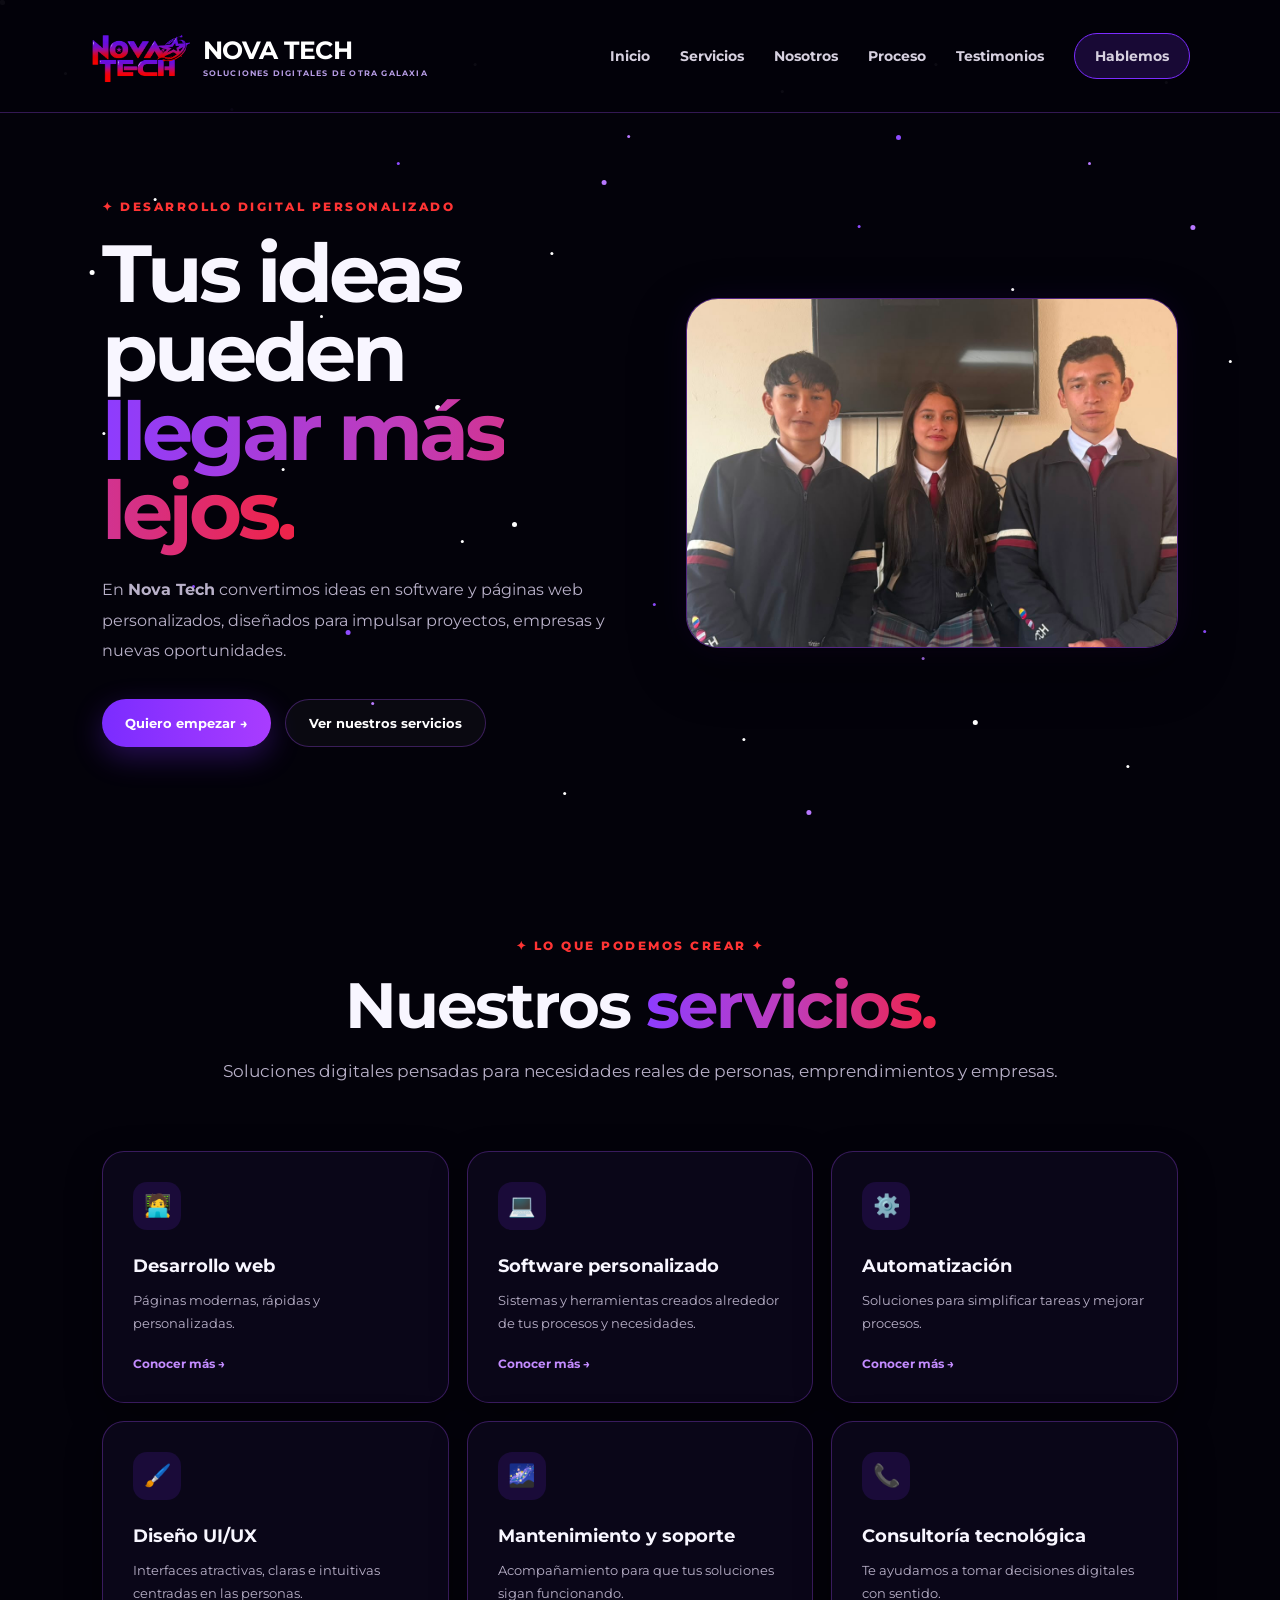
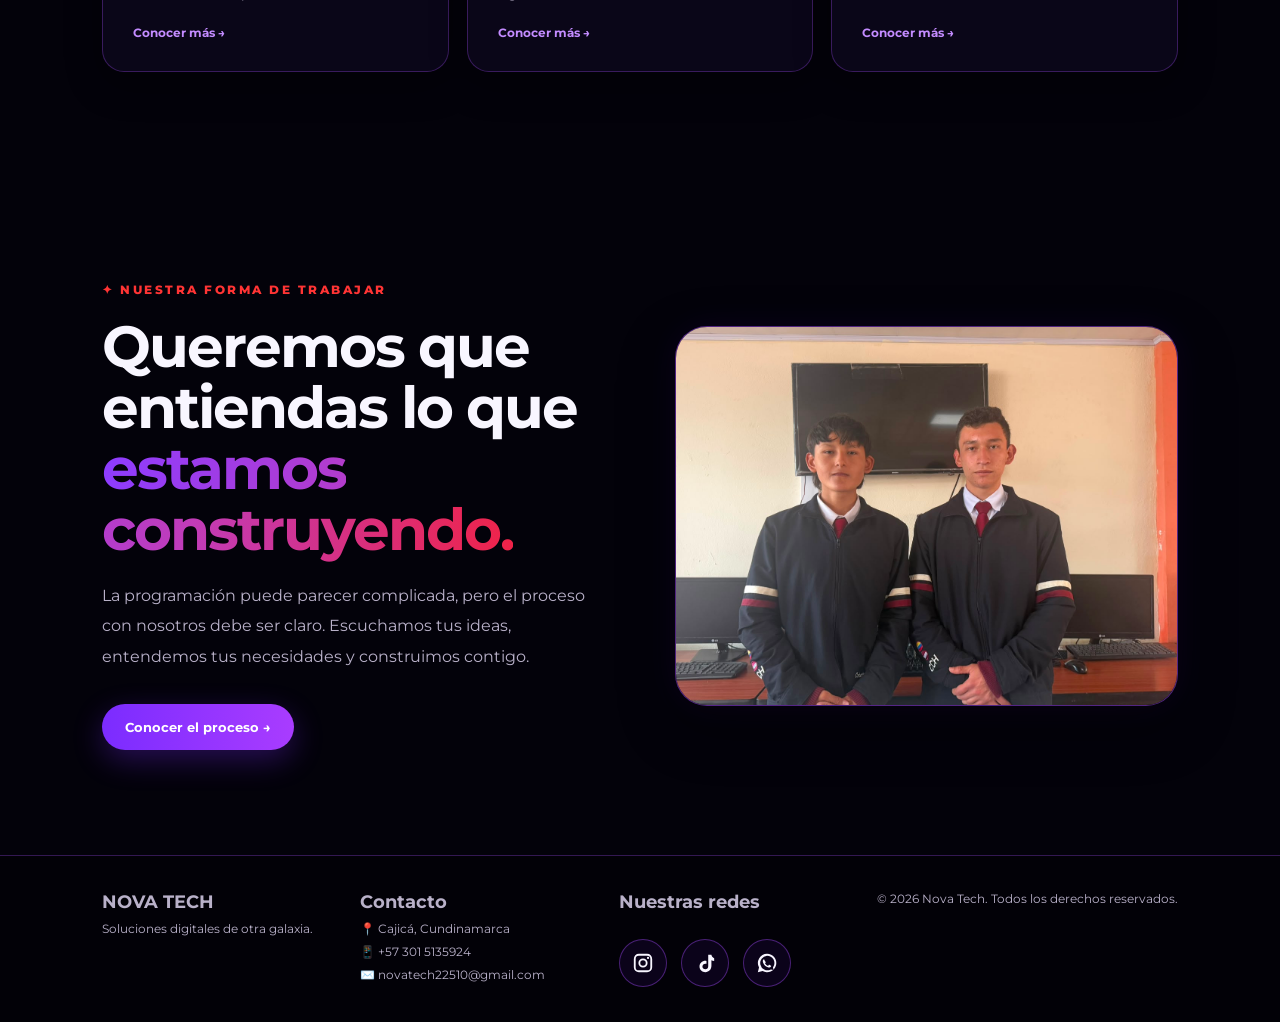
==== index.html @ d08494a8 "Primera versión de mi página web" ====
<!DOCTYPE html>
<html lang="es">
<head>
<meta charset="UTF-8">
<meta name="viewport" content="width=device-width,initial-scale=1.0">
<title>Inicio | Nova Tech</title>
<link rel="stylesheet" href="style.css">
</head>
<body>

 <div class="stars"></div>

<nav class="nav">
  <a class="brand" href="index.html">
    <img src="img/logo sin fondo.png" alt="Nova Tech" class="logo-img">
    <span><strong>NOVA TECH</strong><small>SOLUCIONES DIGITALES DE OTRA GALAXIA</small></span>
  </a>
  <div class="navlinks">
    <a href="index.html">Inicio</a>
    <a href="servicios.html">Servicios</a>
    <a href="nosotros.html">Nosotros</a>
    <a href="proceso.html">Proceso</a>
    <a href="testimonios.html">Testimonios</a>
    <a class="contact" href="contacto.html">Hablemos</a>
  </div>
</nav>


<div class="hero">
  <div class="hero-content">
    <div class="eyebrow">✦ DESARROLLO DIGITAL PERSONALIZADO</div>
    <h1>Tus ideas pueden<br><span class="gradient">llegar más lejos.</span></h1>
    <p class="lead">En <b>Nova Tech</b> convertimos ideas en software y páginas web personalizados, diseñados para impulsar proyectos, empresas y nuevas oportunidades.</p>
    <div class="actions">
      <a class="btn primary" href="contacto.html">Quiero empezar →</a>
      <a class="btn secondary" href="servicios.html">Ver nuestros servicios</a>
    </div>
  </div>
  <div class="hero-image-wrap">
    <div class="hero-image-space">
        <img src="img/novatech1.jpeg">
    </div>
</div>
</div>

<section>
  <div class="section-head">
    <div class="eyebrow">✦ LO QUE PODEMOS CREAR ✦</div>
    <h2>Nuestros <span class="gradient">servicios.</span></h2>
    <p>Soluciones digitales pensadas para necesidades reales de personas, emprendimientos y empresas.</p>
  </div>
  <div class="cards">
    <article class="card"><div class="icon">🧑‍💻</div><h3>Desarrollo web</h3><p>Páginas modernas, rápidas y personalizadas.</p><a href="servicios.html">Conocer más →</a></article>
    <article class="card"><div class="icon">💻</div><h3>Software personalizado</h3><p>Sistemas y herramientas creados alrededor de tus procesos y necesidades.</p><a href="servicios.html">Conocer más →</a></article>
    <article class="card"><div class="icon">⚙️</div><h3>Automatización</h3><p>Soluciones para simplificar tareas y mejorar procesos.</p><a href="servicios.html">Conocer más →</a></article>
    <article class="card"><div class="icon">🖌️</div><h3>Diseño UI/UX</h3><p>Interfaces atractivas, claras e intuitivas centradas en las personas.</p><a href="servicios.html">Conocer más →</a></article>
    <article class="card"><div class="icon">🌌</div><h3>Mantenimiento y soporte</h3><p>Acompañamiento para que tus soluciones sigan funcionando.</p><a href="servicios.html">Conocer más →</a></article>
    <article class="card"><div class="icon">📞</div><h3>Consultoría tecnológica</h3><p>Te ayudamos a tomar decisiones digitales con sentido.</p><a href="servicios.html">Conocer más →</a></article>
  </div>
</section>

<section>
  <div class="split">
    <div>
      <div class="eyebrow">✦ NUESTRA FORMA DE TRABAJAR</div>
      <h2>Queremos que entiendas lo que <span class="gradient">estamos construyendo.</span></h2>
      <p class="lead">La programación puede parecer complicada, pero el proceso con nosotros debe ser claro. Escuchamos tus ideas, entendemos tus necesidades y construimos contigo.</p>
      <div class="actions"><a class="btn primary" href="proceso.html">Conocer el proceso →</a></div>
    </div>
    <div class="process-image-wrap">
    <div class="process-image-space">
        <img src="img/team AC.jpeg">
    </div>
</div>
  </div>
</section>


<!-- =========================
     FOOTER
========================== -->
<footer class="footer">

        <!-- Columna 1: Marca y Eslogan -->
        <div class="footer-col">
            <h3>NOVA TECH</h3>
            <p>Soluciones digitales de otra galaxia.</p>
        </div>

        <!-- Columna 2: Contacto -->
        <div class="footer-col">
            <h3>Contacto</h3>
            <p>📍 Cajicá, Cundinamarca</p>
            <p>📱 +57 301 5135924</p>
            <p>✉️ novatech22510@gmail.com</p>
        </div>

        <!-- Columna 3: Redes Sociales -->
        <div class="footer-col">
            <h3>Nuestras redes</h3>
            <div class="social-links">
                <a href="https://www.instagram.com/novatech.cda/"
                   target="_blank"
                   rel="noopener noreferrer"
                   aria-label="Instagram">
                    <svg viewBox="0 0 24 24" aria-hidden="true">
                        <path d="M7.5 2h9A5.5 5.5 0 0 1 22 7.5v9a5.5 5.5 0 0 1-5.5 5.5h-9A5.5 5.5 0 0 1 2 16.5v-9A5.5 5.5 0 0 1 7.5 2zm0 2A3.5 3.5 0 0 0 4 7.5v9A3.5 3.5 0 0 0 7.5 20h9a3.5 3.5 0 0 0 3.5-3.5v-9A3.5 3.5 0 0 0 16.5 4h-9z"/>
                        <path d="M12 7a5 5 0 1 0 0 10 5 5 0 0 0 0-10zm0 2a3 3 0 1 1 0 6 3 3 0 0 1 0-6z"/>
                        <circle cx="17.5" cy="6.5" r="1.2"/>
                    </svg>
                </a>

                <a href="https://www.tiktok.com/@novatech.cda?_r=1&_t=ZS-99UlPX5VIzC"
                   target="_blank"
                   rel="noopener noreferrer"
                   aria-label="TikTok">
                    <svg viewBox="0 0 24 24" aria-hidden="true">
                        <path d="M16 3h3c.2 1.7 1.2 3.1 3 3.7v3.1c-1.1 0-2.1-.3-3-.8v6.1c0 4.1-2.7 6.9-6.6 6.9-3.6 0-6.4-2.7-6.4-6.2 0-3.5 2.8-6.2 6.4-6.2.4 0 .8 0 1.2.1v3.2c-.4-.1-.8-.2-1.2-.2-1.8 0-3.2 1.3-3.2 3.1s1.4 3 3.2 3c1.9 0 3.1-1.3 3.1-3.3V3h.5z"/>
                    </svg>
                </a>

                <a href="https://wa.me/573015135924"
                   target="_blank"
                   rel="noopener noreferrer"
                   aria-label="WhatsApp">
                    <svg viewBox="0 0 24 24" aria-hidden="true">
                        <path d="M12 2a10 10 0 0 0-8.7 14.9L2 22l5.2-1.3A10 10 0 1 0 12 2zm0 2a8 8 0 0 1 6.9 12.1l-.4.7.7 2.9-2.9-.7-.7.4A8 8 0 1 1 12 4zm-3.1 3.8c-.2 0-.5.1-.7.4-.2.3-.8.8-.8 2 0 1.2.8 2.3.9 2.5.1.2 1.6 2.6 3.9 3.6 1.9.8 2.3.7 2.7.6.4 0 1.3-.5 1.5-1 .2-.5.2-.9.1-1-.1-.1-.3-.2-.6-.3l-1.3-.6c-.3-.1-.5-.1-.7.2l-.5.7c-.1.2-.3.2-.6.1-.3-.1-1-.4-1.7-1-.6-.5-1-1.2-1.1-1.4-.1-.2 0-.3.1-.5l.4-.5c.1-.2.1-.3 0-.5l-.6-1.4c-.2-.4-.4-.5-.7-.5z"/>
                    </svg>
                </a>
            </div>
        </div>
    </div>

    <div class="footer-bottom">
        <span>© 2026 Nova Tech. Todos los derechos reservados.</span>
    </div>
</footer>

</body>
</html>
---- style.css ----
@import url('https://fonts.googleapis.com/css2?family=Montserrat:wght@400;500;600;700;800&display=swap');

:root{
  --bg:#03020a;
  --bg2:#07030f;
  --panel:rgba(12,7,27,.88);
  --purple:#7b2cff;
  --purple2:#a64cff;
  --pink:#c21878;
  --red:#ef2348;
  --white:#f8f6ff;
  --muted:#b9b1c9;
  --line:rgba(166,76,255,.30);
}

*{box-sizing:border-box;margin:0;padding:0}

html{
  scroll-behavior:smooth;
  background:#03020a;
}

body{
  min-height:100vh;
  font-family:'Montserrat',sans-serif;
  color:var(--white);
  background:#03020a !important;
  overflow-x:hidden;
  position:relative;
}

/* ESTRELLAS: solo CSS, sin imágenes */
body::before,
body::after{
  content:"";
  position:fixed;
  inset:0;
  pointer-events:none;
  z-index:-10;
  background-color:#03020a;
  background-image:
    radial-gradient(circle at 5% 12%,#fff 0 1.4px,transparent 2px),
    radial-gradient(circle at 13% 72%,#fff 0 1px,transparent 1.8px),
    radial-gradient(circle at 21% 28%,#a64cff 0 1.2px,transparent 2px),
    radial-gradient(circle at 29% 86%,#fff 0 1.1px,transparent 2px),
    radial-gradient(circle at 37% 17%,#ef2348 0 1px,transparent 2px),
    radial-gradient(circle at 46% 57%,#fff 0 1.2px,transparent 2px),
    radial-gradient(circle at 55% 9%,#a64cff 0 1.2px,transparent 2px),
    radial-gradient(circle at 64% 79%,#fff 0 1px,transparent 2px),
    radial-gradient(circle at 73% 35%,#fff 0 1.2px,transparent 2px),
    radial-gradient(circle at 82% 68%,#a64cff 0 1px,transparent 2px),
    radial-gradient(circle at 91% 18%,#fff 0 1.4px,transparent 2px),
    radial-gradient(circle at 96% 88%,#ef2348 0 1px,transparent 2px);
}

body::after{
  z-index:-9;
  opacity:.75;
  background-color:transparent;
  background-image:
    radial-gradient(circle at 9% 44%,#fff 0 1px,transparent 2px),
    radial-gradient(circle at 18% 91%,#a64cff 0 1px,transparent 2px),
    radial-gradient(circle at 32% 48%,#fff 0 1.2px,transparent 2px),
    radial-gradient(circle at 43% 76%,#ef2348 0 1px,transparent 2px),
    radial-gradient(circle at 58% 39%,#fff 0 1px,transparent 2px),
    radial-gradient(circle at 69% 93%,#a64cff 0 1px,transparent 2px),
    radial-gradient(circle at 78% 11%,#fff 0 1px,transparent 2px),
    radial-gradient(circle at 87% 51%,#a64cff 0 1.2px,transparent 2px);
}

a{text-decoration:none;color:inherit}
button,input,textarea{font:inherit}

.nav{
  position:sticky;
  top:0;
  z-index:20;
  min-height:65px;
  display:flex;
  align-items:center;
  justify-content:space-between;
  gap:30px;
  padding:6px 7%;
  border-bottom:1px solid var(--line);
  background:rgba(3,2,10,.96);
}

.brand{
  display:flex;
  align-items:center;
  gap:13px;
  text-decoration:none;
  color:white;
  min-width:260px;
}

.logo{
  width:54px;
  height:54px;
  border-radius:16px;
  display:grid;
  place-items:center;
  font-size:27px;
  font-weight:800;
  background:linear-gradient(145deg,var(--purple),var(--pink));
  box-shadow:0 0 28px rgba(123,44,255,.35);
}

/*Eslogan pequeño banner */

.brand strong{font-size:25px;letter-spacing:-.5px}
.brand small{
  display:block;
  color:#b69ce4;
  font-size:8px;
  font-weight: 700;
  letter-spacing:1.2px;
  margin-top:3px;
}

.navlinks{
  display:flex;
  gap:30px;
  align-items:center;
  flex-wrap:wrap;
  justify-content:flex-end;
}

.navlinks a{
  color:#d6d0df;
  font-size:14px;
  font-weight:700;
  transition:.2s;
}

.navlinks a:hover,
.navlinks a.active{color:#fff}

.navlinks .contact{
  padding:13px 20px;
  border:1px solid var(--purple);
  border-radius:30px;
  background:rgba(123,44,255,.18);
  display: flex;
  align-items: center;
  justify-content: center;
}

.hero{
  min-height:720px;
  display:grid;
  grid-template-columns:1.05fr .95fr;
  align-items:center;
  gap:40px;
  padding:75px 8%;
  position:relative;
  background:transparent;
}

.hero-content{max-width:680px}

.eyebrow{
  color:#ff3434;
  letter-spacing:2.5px;
  font-size:12px;
  font-weight:800;
  margin-bottom:20px;
}

h1{
  font-size:clamp(48px,6.3vw,88px);
  line-height:.98;
  letter-spacing:-4px;
  margin-bottom:25px;
}

h2{
  font-size:clamp(38px,5vw,58px);
  line-height:1.05;
  letter-spacing:-2px;
  margin-bottom:20px;
}

h3{font-size:18px}

.gradient{
  color:transparent;
  background:linear-gradient(90deg,#8d3cff,#c03cba,#ef2348);
  -webkit-background-clip:text;
  background-clip:text;
}

.lead{
  color:var(--muted);
  font-size:16px;
  line-height:1.9;
  max-width:650px;
}

.actions{
  display:flex;
  gap:14px;
  margin-top:32px;
  flex-wrap:wrap;
}

.btn{
  padding:15px 23px;
  border-radius:30px;
  text-decoration:none;
  font-weight:700;
  font-size:13px;
  display:inline-flex;
  align-items:center;
  justify-content:center;
}

/* Botón enviar un mensaje */

.btn.primary{
  background:linear-gradient(90deg,var(--purple),#a93cff);
  color:white;
  box-shadow:0 10px 30px rgba(121, 44, 255, 0.3);
}

.btn.secondary{
  border:1px solid var(--line);
  color:white;
  background:rgba(255,255,255,.03);
}

.planet-wrap{
  height:430px;
  display:grid;
  place-items:center;
  position:relative;
}

.planet{
  width:285px;
  height:285px;
  border-radius:50%;
  display:grid;
  place-items:center;
  font-size:100px;
  font-weight:800;
  position:relative;
  background:radial-gradient(circle at 32% 28%,#b975ff,#7b2cff 40%,#67147f 72%,#27052f);
  box-shadow:0 0 35px #7b2cff,0 0 90px rgba(194,24,120,.35);
}

.planet::before,
.planet::after{
  content:"";
  position:absolute;
  border-radius:50%;
  border:1px solid rgba(194,24,120,.75);
  width:440px;
  height:150px;
  transform:rotate(-20deg);
}

.planet::after{
  width:500px;
  height:185px;
  transform:rotate(24deg);
  border-color:rgba(166,76,255,.6);
}

section{
  padding:105px 8%;
  position:relative;
  background:transparent;
}

.section-head{
  text-align:center;
  max-width:600px;
  margin:0 auto 55px;
}

.section-head h2{font-size:48px}
.section-head p{color:var(--muted);line-height:1.8}

.cards{
  display:grid;
  grid-template-columns:repeat(3,1fr);
  gap:18px;
}

.card{
  border:1px solid var(--line);
  border-radius:22px;
  padding:30px;
  background:var(--panel);
  min-height:230px;
  transition:.25s;
  box-shadow:0 12px 35px rgba(0,0,0,.35);
}

.card:hover{
  transform:translateY(-5px);
  border-color:rgba(166,76,255,.65);
}

.card p{
  color:var(--muted);
  font-size:13px;
  line-height:1.8;
  margin-top:12px;
}

.card a{
  display:inline-block;
  color:#c38bff;
  font-size:12px;
  font-weight:700;
  margin-top:20px;
}

.icon{
  width:48px;
  height:48px;
  border-radius:14px;
  display:grid;
  place-items:center;
  background:rgba(123,44,255,.14);
  color:#b47aff;
  font-size:22px;
  margin-bottom:25px;
}

.split{
  display:grid;
  grid-template-columns:1fr 1fr;
  gap:70px;
  align-items:center;
}

.points{
  display:grid;
  gap:13px;
  margin-top:25px;
}

.point{
  border:1px solid var(--line);
  border-radius:16px;
  padding:17px;
  background:rgba(10,5,23,.85);
}

.point strong{display:block;font-size:14px;margin-bottom:6px}
.point span{color:var(--muted);font-size:12px;line-height:1.6}

.stats{
  display:grid;
  grid-template-columns:repeat(4,1fr);
  gap:14px;
  margin-top:50px;
}

.stat{
  padding:25px;
  border:1px solid var(--line);
  border-radius:18px;
  text-align:center;
  background:rgba(8,3,18,.85);
}

.stat b{
  font-size:32px;
  display:block;
  color:#c28aff;
}

.stat span{font-size:11px;color:var(--muted)}

.timeline{
  max-width:850px;
  margin:auto;
  display:grid;
  gap:16px;
}

.step{
  display:grid;
  grid-template-columns:70px 1fr;
  gap:20px;
  align-items:start;
  border:1px solid var(--line);
  padding:22px;
  border-radius:18px;
  background:var(--panel);
}

.num{
  width:50px;
  height:50px;
  border-radius:50%;
  display:grid;
  place-items:center;
  background:linear-gradient(135deg,var(--purple),var(--pink));
  font-weight:800;
}

.step h3{margin-bottom:7px}
.step p{color:var(--muted);font-size:13px;line-height:1.7}

.project-grid{
  display:grid;
  grid-template-columns:repeat(3,1fr);
  gap:18px;
}

.project{
  border:1px solid var(--line);
  border-radius:20px;
  overflow:hidden;
  background:var(--panel);
}

.project-art{
  height:190px;
  position:relative;
  background:#080313;
  overflow:hidden;
}

.project-art::before{
  content:"✦";
  position:absolute;
  left:18%;
  top:20%;
  color:white;
  font-size:22px;
  text-shadow:70px 45px #a64cff,150px 95px #ef2348,260px 35px white;
}

.project-body{padding:22px}
.project-body h3{margin-bottom:7px}
.project-body p{color:var(--muted);font-size:12px;line-height:1.6}

.contact{
  display:grid;
  grid-template-columns:1fr 1fr;
  gap:40px;
  align-items:start;
}

.form{display:grid;gap:12px}

.form input,
.form textarea{
  width:100%;
  padding:15px 16px;
  border:1px solid var(--line);
  border-radius:13px;
  background:#080412;
  color:white;
  outline:none;
}

.form textarea{
  min-height:150px;
  resize:vertical;
}

.form button{
  border:0;
  cursor:pointer;
}

.page-hero{
  min-height:300px;
  display:grid;
  place-items:center;
  text-align:center;
  padding: 40px 8%;
  position: relative;
  background: transparent ;
}

.page-hero .lead{margin:auto}

.footer{
  padding:35px 8%;
  border-top:1px solid var(--line);
  background:#020107;
  color:var(--muted);
  font-size:12px;
  display:flex;
  justify-content:space-between;
  gap:20px;
}

@media(max-width:900px){
  .nav{padding:12px 5%}
  .navlinks{gap:12px}
  .navlinks a:not(.contact){display:none}
  .hero,.split,.contact{grid-template-columns:1fr}
  .hero{padding:60px 7%}
  .planet-wrap{margin-top:35px}
  .cards,.project-grid{grid-template-columns:1fr 1fr}
  .stats{grid-template-columns:1fr 1fr}
}

@media(max-width:600px){
  h1{font-size:48px;letter-spacing:-2px}
  .section-head h2,h2{font-size:38px}
  .cards,.project-grid{grid-template-columns:1fr}
  .stats{grid-template-columns:1fr 1fr}
  .planet{width:220px;height:220px;font-size:75px}
  .planet::before{width:330px}
  .planet::after{width:380px}
  .footer{flex-direction:column}
  .brand strong{font-size:17px}
}
/* =========================================
   FONDO DE ESTRELLAS
   ========================================= */

body {
    background: #05030a;
    position: relative;
    overflow-x: hidden;
}

/* Capa de estrellas */
.stars {
  position: fixed;
  inset: 0;
  width: 100%;
  height: 100%;
  pointer-events: none;
  z-index: 0;
  overflow: hidden;
}

/* Estrellas pequeñas */
.stars::before {
  content: "";
  position: absolute;
  width: 3px;
  height: 3px;
  background: white;
  border-radius: 50%;

  box-shadow:
  5vw 8vh white,
  12vw 22vh #ffffff,
  18vw 12vh #b878ff,
  25vw 35vh white,
  31vw 18vh #8f4cff,
  37vw 7vh white,
  43vw 28vh #ffffff,
  49vw 15vh #b878ff,
  55vw 38vh white,
  61vw 10vh #ffffff,
  67vw 25vh #8f4cff,
  73vw 7vh white,
  79vw 32vh #ffffff,
  85vw 18vh #b878ff,
  91vw 9vh white,
  96vw 40vh #ffffff,

  8vw 48vh #ffffff,
  15vw 65vh #8f4cff,
  22vw 52vh white,
  29vw 78vh #b878ff,
  36vw 60vh white,
  44vw 88vh #ffffff,
  51vw 67vh #8f4cff,
  58vw 82vh white,
  65vw 55vh #ffffff,
  72vw 73vh #b878ff,
  80vw 62vh white,
  88vw 85vh #ffffff,
  94vw 70vh #8f4cff;
}

/* Estrellas un poquito más grandes */
.stars::after {
  content: "";
  position: absolute;
  width: 5px;
  height: 5px;
  background: #ffffff;
  border-radius: 50%;

box-shadow:
  7vw 30vh #ffffff,
  20vw 8vh #8f4cff,
  34vw 45vh #ffffff,
  47vw 20vh #b878ff,
  59vw 48vh #ffffff,
  70vw 15vh #8f4cff,
  83vw 42vh #ffffff,
  93vw 25vh #b878ff,
  11vw 82vh #ffffff,
  27vw 70vh #8f4cff,
  40vw 58vh #ffffff,
  63vw 90vh #b878ff,
  76vw 80vh #ffffff,
  90vw 60vh #8f4cff;
}

/* =========================================
   EL CONTENIDO SIEMPRE VA ENCIMA
   ========================================= */

header,
main,
section,
footer {
    position: relative;
    z-index: 1;
}
.logo-img {
    width: 100px;
    height: auto;
    object-fit: contain;
    display: block;
    flex: none;
}
/* ================================
   SERVICIOS - ESTILO BURBUJAS
================================ */

.services-list {
    width: 90%;
    max-width: 1200px;
    margin: 70px auto 100px;
    display: flex;
    flex-direction: column;
    gap: 35px;
}

/* Cada servicio */

.service-item {
    position: relative;
    display: flex;
    align-items: center;
    justify-content: space-between;

    padding: 38px 42px;

    background:
        radial-gradient(
            circle at 10% 20%,
            rgba(126, 47, 255, 0.14),
            transparent 35%
        ),
        rgba(12, 5, 28, 0.88);

    border: 1px solid rgba(139, 58, 255, 0.45);
    border-radius: 35px;

    box-shadow:
        0 15px 45px rgba(0, 0, 0, 0.35),
        inset 0 0 30px rgba(125, 45, 255, 0.04);

    overflow: hidden;

    transition:
        transform 0.3s ease,
        border-color 0.3s ease,
        box-shadow 0.3s ease;
}


/* Brillito decorativo */

.service-item::before {
    content: "";
    position: absolute;

    width: 180px;
    height: 180px;

    top: -90px;
    right: -50px;

    background: rgba(130, 50, 255, 0.16);

    border-radius: 50%;

    filter: blur(35px);

    pointer-events: none;
}


/* Efecto al pasar el mouse */

.service-item:hover {
  transform: translateY(-6px);
  border-color: rgba(170, 80, 255, 0.8);
  box-shadow: 0 20px 55px rgba(90, 20, 180, 0.25), 0 0 35px rgba(130, 50, 255, 0.08);
}

/* Información */

.service-info {
  position: relative;
  z-index: 2;
  max-width: 700px;
}


/* Burbuja del icono */

.service-icon {
  width: 58px;
  height: 58px;
  display: flex;
  align-items: center;
  justify-content: center;
  margin-bottom: 18px;
  border-radius: 20px;
  background: linear-gradient( 145deg,rgba(130, 55, 255, 0.35), rgba(70, 20, 130, 0.25));
  border: 1px solid rgba(160, 90, 255, 0.45);
  color: #b87cff;
  font-size: 24px;
  box-shadow: 0 0 25px rgba(120, 40, 255, 0.15);
}

/* Título */

.service-info h2 {
  margin: 0 0 15px;
  font-size: 32px;
  color: #f7f4ff;
  letter-spacing: -0.5px;
}

/* Descripción */

.service-info p {
  margin: 8px 0;
  color: #aaa4bd;
  font-size: 17px;
  line-height: 1.7;
}
/* ================================
   PRECIO
================================ */

.service-price {
  position: center;
  z-index: 2;
  min-width: 250px;
  margin-left: 45px;
  padding: 25px;
  text-align: center;
  background: linear-gradient(145deg,rgba(45, 15, 85, 0.75),rgba(18, 7, 35, 0.9));
  border: 1px solid rgba(145, 70, 255, 0.35);
  border-radius: 28px;
  box-shadow: inset 0 0 25px rgba(130, 50, 255, 0.06), 0 10px 30px rgba(0, 0, 0, 0.2);
}

/* "Desde" */

.service-price span {
  display: block;
  color: #91899f;
  font-size: 15px;
  margin-bottom: 5px;
}

/* Precio */

.service-price strong {
  display: block;
  font-size: 30px;
  color: #ffffff;
  margin-bottom: 5px;
}

/* Texto pequeño */

.service-price small {
  display: block;
  color: #837b91;
  margin-bottom: 20px;
}

/* Botón */

.service-btn {
  display: inline-block;
  padding: 12px 20px;
  border-radius: 50px;
  background: linear-gradient(135deg,#792cff,#a43cff);
  color: white;
  text-decoration: none;
  font-weight: 700;
  transition: transform 0.25s ease, box-shadow 0.25s ease;
}

.service-btn:hover {
  transform: translateY(-3px);
  box-shadow: 0 8px 25px rgba(130, 45, 255, 0.4);
}

/* ================================
   RESPONSIVE
================================ */

@media (max-width: 800px) {

.service-item {
  flex-direction: column;
  align-items: stretch;
  padding: 30px 25px;
  }

.service-info {
  max-width: none;
  }

.service-price {
  margin-left: 0;
  margin-top: 25px;
  }

.service-info h2 {
  font-size: 27px;
  }

.service-info p {
  font-size: 16px;
  }
}
/* =================================
   GALERÍA DE SERVICIOS
================================= */

/* =================================
   3 FOTOS GRANDES DE SERVICIOS
================================= */

.service-gallery {
    width: 94%;
    max-width: 1400px;
    margin: 10px auto 25px;

    display: grid;
    grid-template-columns: repeat(3, 1fr);
    gap: 25px;

    padding: 0;
}

/* Cada foto */

.gallery-card {
    position: relative;

    width: 100%;
    height: 500px;

    overflow: hidden;

    border-radius: 28px;
    border: 1px solid rgba(145, 70, 255, 0.45);

    background: #0d0618;

    box-shadow:
        0 15px 40px rgba(0, 0, 0, 0.35),
        0 0 25px rgba(120, 40, 255, 0.05);

    transition:
        transform 0.35s ease,
        border-color 0.35s ease,
        box-shadow 0.35s ease;
}

/* Imagen */

.gallery-card img {
    width: 100%;
    height: 100%;

    object-fit: cover;

    display: block;

    transition:
        transform 0.5s ease,
        filter 0.5s ease;
}

/* Oscurecimiento inferior */

.gallery-card::after {
    content: "";

    position: absolute;
    inset: 0;

    background:
        linear-gradient(
            to top,
            rgba(5, 2, 12, 0.9),
            rgba(5, 2, 12, 0.05) 60%
        );

    pointer-events: none;
}

/* Texto */

.gallery-overlay {
    position: absolute;

    z-index: 2;

    bottom: 25px;
    left: 25px;
    right: 25px;

    color: white;

    font-size: 20px;
    font-weight: 700;
}

/* Hover */

.gallery-card:hover {
    transform: translateY(-7px);

    border-color: rgba(170, 80, 255, 0.8);

    box-shadow:
        0 20px 50px rgba(100, 30, 220, 0.2),
        0 0 30px rgba(130, 50, 255, 0.12);
}

.gallery-card:hover img {
    transform: scale(1.08);
    filter: brightness(1.1);
}

/* =================================
   CELULAR
================================= */

@media (max-width: 800px) {

    .service-gallery {
        grid-template-columns: 1fr;
        gap: 20px;
    }

    .gallery-card {
        height: 300px;
    }
}
/* =================================
   AJUSTE DE ESPACIOS - SERVICIOS
================================= */

.page-hero {
  padding-bottom: 20px;
  margin-bottom: 0px;
}

.service-gallery {
  padding: 50px;
  margin: 0px auto 25px;
}

.services-list {
  padding: 30px;
  margin: 20px auto 80px;
}
/* =====================================================
   NOSOTROS - NUEVO DISEÑO
===================================================== */


/* =========================
   HISTORIA
========================= */

.history-section {
    padding-top: 70px !important;
    padding-bottom: 70px !important;
}

.history-layout {
    max-width: 1250px;
    margin: auto;
    gap: 70px;
}

.history-text {
    max-width: 680px;
}

.history-text h2 {
    margin-bottom: 25px;
}

.history-text .lead + .lead {
    margin-top: 18px;
}


/* Tarjeta de historia */

.story-card {
    position: relative;
    padding: 45px;
    min-height: 330px;

    display: flex;
    flex-direction: column;
    justify-content: center;

    border: 1px solid rgba(139, 58, 255, 0.45);
    border-radius: 35px;

    background:
        radial-gradient(
            circle at 85% 15%,
            rgba(126, 47, 255, 0.16),
            transparent 35%
        ),
        rgba(12, 5, 28, 0.82);

    box-shadow:
        0 20px 55px rgba(0, 0, 0, 0.35),
        inset 0 0 35px rgba(125, 45, 255, 0.04);

    overflow: hidden;
}

.story-card::before {
    content: "";
    position: absolute;

    width: 160px;
    height: 160px;

    top: -80px;
    right: -40px;

    border-radius: 50%;

    background: rgba(130, 50, 255, 0.15);

    filter: blur(30px);
}

.story-star {
    width: 55px;
    height: 55px;

    display: grid;
    place-items: center;

    margin-bottom: 22px;

    border-radius: 18px;

    background: rgba(123, 44, 255, 0.16);
    border: 1px solid rgba(166, 76, 255, 0.35);

    color: #b87cff;
    font-size: 25px;
}

.story-card h3 {
    position: relative;
    z-index: 2;

    font-size: 28px;
    margin-bottom: 15px;
}

.story-card p {
    position: relative;
    z-index: 2;

    color: var(--muted);
    line-height: 1.8;
    font-size: 15px;
}


/* =========================
   EQUIPO
========================= */

.team-section {
    padding-top: 80px !important;
    padding-bottom: 100px !important;
}

.team-section .section-head {
    margin-bottom: 45px;
}

.team-grid {
    width: 92%;
    max-width: 1200px;

    margin: auto;

    display: grid;
    grid-template-columns: repeat(3, 1fr);

    gap: 25px;
}


/* Tarjeta */

.team-card {
    overflow: hidden;

    border: 1px solid rgba(139, 58, 255, 0.42);
    border-radius: 30px;

    background:
        linear-gradient(
            145deg,
            rgba(22, 9, 43, 0.95),
            rgba(8, 3, 18, 0.95)
        );

    box-shadow:
        0 18px 45px rgba(0, 0, 0, 0.35);

    transition:
        transform .3s ease,
        border-color .3s ease,
        box-shadow .3s ease;
}

.team-card:hover {
    transform: translateY(-8px);

    border-color: rgba(170, 80, 255, 0.8);

    box-shadow:
        0 25px 55px rgba(0, 0, 0, 0.45),
        0 0 30px rgba(130, 50, 255, 0.12);
}


/* Foto */

.team-photo {
    position: relative;

    height: 360px;

    background:
        radial-gradient(
            circle at center,
            rgba(123, 44, 255, 0.22),
            transparent 60%
        ),
        #08030f;

    overflow: hidden;
}

.team-photo img {
    width: 100%;
    height: 100%;

    display: block;

    object-fit: cover;

    transition:
        transform .5s ease,
        filter .5s ease;
}


/* Placeholder */

.photo-placeholder {
    position: absolute;

    inset: 0;

    display: flex;
    align-items: center;
    justify-content: center;

    pointer-events: none;

    background:
        linear-gradient(
            to bottom,
            transparent 45%,
            rgba(5, 2, 12, 0.85)
        );
}

.photo-placeholder span {
    width: 65px;
    height: 65px;

    display: grid;
    place-items: center;

    border-radius: 50%;

    border: 1px solid rgba(166, 76, 255, 0.4);

    background: rgba(8, 3, 18, 0.7);

    color: #b87cff;
    font-size: 25px;
}


/* Información */

.team-info {
    padding: 27px;
}

.team-info h3 {
    font-size: 21px;
    margin-bottom: 7px;
}

.team-role {
    display: inline-block;

    margin-bottom: 15px;

    color: #b87cff;

    font-size: 12px;
    font-weight: 800;

    text-transform: uppercase;
    letter-spacing: 1px;
}

.team-info p {
    color: var(--muted);

    font-size: 14px;
    line-height: 1.75;
}


/* =========================
   CARGOS
========================= */

.roles-section {
    padding-top: 80px !important;
    padding-bottom: 100px !important;
}

.roles-grid {
    width: 92%;
    max-width: 1200px;

    margin: auto;

    display: grid;
    grid-template-columns: repeat(4, 1fr);

    gap: 18px;
}

.role-card {
    position: relative;

    padding: 30px 25px;

    min-height: 270px;

    border: 1px solid rgba(139, 58, 255, 0.35);
    border-radius: 28px;

    background: rgba(12, 5, 28, 0.82);

    transition:
        transform .3s ease,
        border-color .3s ease;
}

.role-card:hover {
    transform: translateY(-6px);

    border-color: rgba(170, 80, 255, 0.75);
}

.role-icon {
    width: 58px;
    height: 58px;

    display: grid;
    place-items: center;

    margin-bottom: 22px;

    border-radius: 18px;

    background: rgba(123, 44, 255, 0.14);

    border: 1px solid rgba(166, 76, 255, 0.3);

    font-size: 24px;
}

.role-card h3 {
    margin-bottom: 12px;

    font-size: 20px;
}

.role-card p {
    color: var(--muted);

    font-size: 13px;
    line-height: 1.75;
}


/* =========================
   MISIÓN / VISIÓN / VALORES
========================= */

.values-section {
    padding-top: 80px;
    padding-bottom: 100px;
}

.values-grid {
  width: 92%;
  max-width: 1200px;
  margin: auto;
  display: grid;
  grid-template-columns: repeat(3, 1fr);
  gap: 22px;
}

.value-card {
  position: relative;
  padding: 35px;
  min-height: 250px;
  border: 1px solid rgba(139, 58, 255, 0.4);
  border-radius: 30px;
  background: rgba(12, 5, 28, 0.82);
  overflow: hidden;
  transition: transform .3s ease;
  text-align: center
}

.value-card:hover {
  transform: translateY(-6px);
}

.value-number {
  display: block;
  margin-bottom: 30px;
  color: #8f4cff;
  font-size: 13px;
  font-weight: 800;
  letter-spacing: 2px;
  text-align: center;
}

.value-card h3 {
  font-size: 25px;
  margin-bottom: 15px;
  text-align: center;
}

.value-card p {
  color: var(--muted);
  font-size: 14px;
  text-align: center;
  line-height: 1.8;
}

/* =========================
   CONEXIÓN CON CLIENTES
========================= */

.connection-section {
    padding-top: 80px;
    padding-bottom: 100px;
}

.connection-box {
    width: 90%;
    max-width: 1250px;
    margin: auto;
    display: grid;
    grid-template-columns: 1fr 1fr;
    gap: 60px;
    padding: 65px;
    border: 1px solid rgba(139, 58, 255, 0.45);
    border-radius: 38px;
    background: radial-gradient(circle at 10% 20%,rgba(123, 44, 255, 0.15),transparent 35%),rgba(10, 4, 22, 0.9);
    box-shadow: 0 25px 60px rgba(0, 0, 0, 0.4);
}

.connection-content {
    max-width: 620px;
}

.connection-content h2 {
    margin-bottom: 25px;
}

.connection-content p {
    color: var(--muted);
    font-size: 16px;
    line-height: 1.8;
    margin-bottom: 16px;
}


/* Puntos */

.connection-points {
    display: flex;
    flex-direction: column;
    gap: 18px;
    justify-content: center;
}

.connection-point {
    display: flex;
    align-items: flex-start;
    gap: 18px;
    padding: 20px;
    border: 1px solid rgba(139, 58, 255, 0.25);
    border-radius: 20px;
    background: rgba(20, 8, 40, 0.65);
}

.connection-point > span {
    flex: none;
    width: 42px;
    height: 42px;
    display: grid;
    place-items: center;
    border-radius: 50%;
    background: rgba(123, 44, 255, 0.16);
    border: 1px solid rgba(166, 76, 255, 0.35);
    color: #b87cff;
    font-size: 12px;
    font-weight: 800;
}

.connection-point strong {
    display: block;

    margin-bottom: 5px;

    font-size: 15px;
}

.connection-point p {
    color: var(--muted);

    font-size: 13px;
    line-height: 1.6;
}


/* =========================
   CTA FINAL
========================= */

.about-cta {
    padding: 80px 8% 110px;

    text-align: center;
}

.about-cta > div {
    max-width: 800px;

    margin: auto;
}

.about-cta h2 {
    margin-bottom: 20px;
}

.about-cta .lead {
    margin: 0 auto 30px;
}


/* =========================
   RESPONSIVE
========================= */

@media (max-width: 950px) {

    .team-grid {
        grid-template-columns: 1fr 1fr;
    }

    .roles-grid {
        grid-template-columns: 1fr 1fr;
    }

    .connection-box {
        grid-template-columns: 1fr;
        padding: 45px;
    }

}


@media (max-width: 700px) {

    .history-layout {
        grid-template-columns: 1fr;
    }
    .team-grid,
    .roles-grid,
    .values-grid {
        grid-template-columns: 1fr;
    }
    .team-photo {
        height: 300px;
    }
    .connection-box {
        width: 94%;
        padding: 30px 22px;
        border-radius: 28px;
    }
    .story-card {
        padding: 30px;
    }

}
/* =========================
   LISTA DE VALORES
========================= */

.value-card:last-child p {
    text-align: left;
    padding-left: 25px;
}

.value-card:last-child p {
    white-space: normal;
}
.values-list {
    list-style: none;

    margin: 0;
    padding: 0;

    display: flex;
    flex-direction: column;

    gap: 14px;

    text-align: left;
}

.values-list li {
    position: relative;

    padding-left: 25px;

    color: var(--muted);

    font-size: 14px;
    line-height: 1.5;
}

.values-list li::before {
    content: "✦";

    position: absolute;
    left: 0;
    top: 0;

    color: #a64cff;

    font-weight: bold;
}

.point strong a {
    color: inherit;
    text-decoration: none;

    transition: color .25s ease;
}

.point strong a:hover {
    color: #a64cff;
}
/* =========================================
   ESTRELLAS - CONTACTO Y TODAS LAS PÁGINAS
========================================= */

body.space {
    position: relative;
    min-height: 100vh;
    background: #03020a;
    overflow-x: hidden;
}

/* Capa de estrellas */
body.space::before {
    content: "";
    position: fixed;
    inset: 0;

    pointer-events: none;

    z-index: 0;

    background-image:
        radial-gradient(circle at 5% 12%, #ffffff 0 2px, transparent 2.5px),
        radial-gradient(circle at 16% 42%, #ffffff 0 1.5px, transparent 2px),
        radial-gradient(circle at 25% 18%, #a64cff 0 2px, transparent 2.5px),
        radial-gradient(circle at 34% 63%, #ffffff 0 1.5px, transparent 2px),
        radial-gradient(circle at 43% 28%, #a64cff 0 2px, transparent 2.5px),
        radial-gradient(circle at 52% 78%, #ffffff 0 1.5px, transparent 2px),
        radial-gradient(circle at 61% 16%, #ffffff 0 2px, transparent 2.5px),
        radial-gradient(circle at 69% 48%, #a64cff 0 1.5px, transparent 2px),
        radial-gradient(circle at 77% 25%, #ffffff 0 2px, transparent 2.5px),
        radial-gradient(circle at 86% 68%, #a64cff 0 2px, transparent 2.5px),
        radial-gradient(circle at 94% 38%, #ffffff 0 1.5px, transparent 2px),
        radial-gradient(circle at 12% 82%, #a64cff 0 1.5px, transparent 2px),
        radial-gradient(circle at 48% 8%, #ffffff 0 1.5px, transparent 2px),
        radial-gradient(circle at 91% 88%, #ffffff 0 2px, transparent 2.5px);
}

/* Todo el contenido por encima de las estrellas */
body.space > * {
    position: relative;
    z-index: 1;
}
/* =====================================================
   PROCESO - TIMELINE GALÁCTICO
===================================================== */

.process-section {
    padding: 80px 7% 110px;
}


/* -----------------------------------------------------
   INTRO
----------------------------------------------------- */

.process-intro {
    max-width: 760px;
    margin: 0 auto 90px;
    text-align: center;
}

.process-intro .eyebrow {
    margin-bottom: 18px;
}

.process-intro h2 {
    font-size: clamp(38px, 5vw, 62px);
    margin-bottom: 20px;
}

.process-intro p {
    max-width: 650px;
    margin: auto;
    color: var(--muted);
    font-size: 16px;
    line-height: 1.8;
}


/* -----------------------------------------------------
   CONTENEDOR DEL TIMELINE
----------------------------------------------------- */

.process-timeline {
    position: relative;

    width: 100%;
    max-width: 1100px;

    margin: auto;

    display: flex;
    flex-direction: column;

    gap: 55px;
}


/* -----------------------------------------------------
   LÍNEA CENTRAL
----------------------------------------------------- */

.process-timeline::before {
    content: "";

    position: absolute;

    top: 0;
    bottom: 0;

    left: 50%;

    width: 2px;

    transform: translateX(-50%);

    background:
        linear-gradient(
            to bottom,
            transparent,
            rgba(123, 44, 255, .8),
            rgba(166, 76, 255, .9),
            rgba(239, 35, 72, .7),
            transparent
        );

    box-shadow:
        0 0 12px rgba(123, 44, 255, .55),
        0 0 30px rgba(123, 44, 255, .2);

    z-index: 0;
}


/* -----------------------------------------------------
   CADA ETAPA
----------------------------------------------------- */

.process-step {
    position: relative;

    width: 100%;

    display: grid;

    grid-template-columns:
        1fr
        90px
        1fr;

    align-items: center;

    min-height: 180px;

    z-index: 1;
}


/* -----------------------------------------------------
   TARJETA
----------------------------------------------------- */

.process-content {
    position: relative;

    padding: 30px 34px;

    border: 1px solid rgba(166, 76, 255, .35);

    border-radius: 30px;

    background:
        linear-gradient(
            145deg,
            rgba(20, 9, 40, .94),
            rgba(8, 3, 18, .94)
        );

    box-shadow:
        0 18px 45px rgba(0, 0, 0, .3),
        inset 0 0 30px rgba(123, 44, 255, .035);

    overflow: hidden;

    transition:
        transform .3s ease,
        border-color .3s ease,
        box-shadow .3s ease;
}


/* Brillo interno */

.process-content::before {
    content: "";

    position: absolute;

    width: 140px;
    height: 140px;

    top: -80px;
    right: -60px;

    border-radius: 50%;

    background: rgba(123, 44, 255, .16);

    filter: blur(28px);

    pointer-events: none;
}


/* Hover */

.process-content:hover {
    transform: translateY(-7px);

    border-color: rgba(166, 76, 255, .75);

    box-shadow:
        0 22px 55px rgba(0, 0, 0, .4),
        0 0 35px rgba(123, 44, 255, .1);
}


/* -----------------------------------------------------
   POSICIÓN NORMAL
----------------------------------------------------- */

.process-step:not(.reverse) .process-content {
    grid-column: 1;
}


/* -----------------------------------------------------
   POSICIÓN INVERTIDA
----------------------------------------------------- */

.process-step.reverse .process-content {
    grid-column: 3;
}


/* -----------------------------------------------------
   NÚMERO CENTRAL
----------------------------------------------------- */

.process-number {
    grid-column: 2;

    grid-row: 1;

    justify-self: center;

    width: 68px;
    height: 68px;

    display: grid;
    place-items: center;

    border-radius: 50%;

    background:
        linear-gradient(
            145deg,
            #8d3cff,
            #c03cba,
            #ef2348
        );

    border: 5px solid #03020a;

    color: white;

    font-size: 17px;
    font-weight: 800;

    box-shadow:
        0 0 20px rgba(123, 44, 255, .65),
        0 0 45px rgba(123, 44, 255, .25);

    z-index: 3;

    transition:
        transform .3s ease,
        box-shadow .3s ease;
}


.process-step:hover .process-number {
    transform: scale(1.12);

    box-shadow:
        0 0 25px rgba(123, 44, 255, .8),
        0 0 55px rgba(123, 44, 255, .35);
}


/* -----------------------------------------------------
   TEXTO
----------------------------------------------------- */

.process-label {
    display: block;

    margin-bottom: 10px;

    color: #a64cff;

    font-size: 10px;

    font-weight: 800;

    letter-spacing: 2px;
}


.process-content h3 {
    position: relative;

    margin-bottom: 12px;

    font-size: 27px;

    color: var(--white);

    letter-spacing: -.5px;
}


.process-content p {
    position: relative;

    color: var(--muted);

    font-size: 14px;

    line-height: 1.8;

    max-width: 650px;
}


/* -----------------------------------------------------
   PEQUEÑA ETIQUETA
----------------------------------------------------- */

.process-tag {
    display: inline-flex;

    margin-top: 20px;

    padding: 8px 13px;

    border-radius: 30px;

    border: 1px solid rgba(166, 76, 255, .25);

    background: rgba(123, 44, 255, .08);

    color: #c89aff;

    font-size: 11px;

    font-weight: 700;
}


/* -----------------------------------------------------
   CONECTORES HORIZONTALES
----------------------------------------------------- */

.process-step:not(.reverse)::after,
.process-step.reverse::after {
    content: "";

    position: absolute;

    top: 50%;

    width: 45px;
    height: 1px;

    background: linear-gradient(
        90deg,
        rgba(166, 76, 255, .1),
        rgba(166, 76, 255, .7)
    );

    z-index: 0;
}


.process-step:not(.reverse)::after {
    left: calc(50% - 45px);
}


.process-step.reverse::after {
    right: calc(50% - 45px);

    transform: rotate(180deg);
}


/* -----------------------------------------------------
   CIERRE
----------------------------------------------------- */

.process-finish {
    position: relative;

    max-width: 750px;

    margin: 100px auto 0;

    padding: 45px 35px;

    text-align: center;

    border-radius: 35px;

    border: 1px solid rgba(166, 76, 255, .35);

    background:
        radial-gradient(
            circle at 50% 0%,
            rgba(123, 44, 255, .18),
            transparent 55%
        ),
        rgba(10, 4, 22, .88);

    box-shadow:
        0 20px 60px rgba(0, 0, 0, .35),
        inset 0 0 35px rgba(123, 44, 255, .04);
}


.process-finish > span {
    display: block;

    margin-bottom: 14px;

    color: #b878ff;

    font-size: 22px;

    text-shadow:
        0 0 15px rgba(166, 76, 255, .7);
}


.process-finish h3 {
    margin-bottom: 12px;

    font-size: clamp(28px, 4vw, 42px);

    color: white;
}


.process-finish p {
    margin-bottom: 25px;

    color: var(--muted);

    line-height: 1.7;
}


.process-finish a {
    display: inline-flex;

    align-items: center;
    justify-content: center;

    padding: 13px 23px;

    border-radius: 50px;

    background:
        linear-gradient(
            90deg,
            #7b2cff,
            #a93cff
        );

    color: white;

    font-size: 13px;

    font-weight: 800;

    box-shadow:
        0 10px 30px rgba(123, 44, 255, .3);

    transition:
        transform .25s ease,
        box-shadow .25s ease;
}


.process-finish a:hover {
    transform: translateY(-4px);

    box-shadow:
        0 15px 35px rgba(123, 44, 255, .5);
}


/* =====================================================
   RESPONSIVE
===================================================== */

@media (max-width: 800px) {

    .process-section {
        padding: 60px 6% 80px;
    }

    .process-intro {
        margin-bottom: 60px;
    }

    .process-timeline {
        gap: 30px;
    }

    /* La línea pasa a la izquierda */

    .process-timeline::before {
        left: 27px;

        transform: none;
    }

    .process-step,
    .process-step.reverse {
        display: grid;

        grid-template-columns: 55px 1fr;

        min-height: auto;
    }

    .process-content,
    .process-step.reverse .process-content,
    .process-step:not(.reverse) .process-content {
        grid-column: 2;
    }

    .process-number {
        grid-column: 1;

        width: 54px;
        height: 54px;

        font-size: 14px;
    }

    .process-step:not(.reverse)::after,
    .process-step.reverse::after {
        display: none;
    }

    .process-content {
        padding: 25px 22px;
    }

    .process-content h3 {
        font-size: 23px;
    }

    .process-content p {
        font-size: 13px;
    }

    .process-finish {
        margin-top: 70px;
        padding: 35px 25px;
    }
}
/* =====================================================
   IMAGEN PRINCIPAL DEL INICIO
===================================================== */

.hero-image-wrap {
    height: 430px;
    display: flex;
    align-items: center;
    justify-content: center;
    position: relative;
}

/* Espacio para la imagen */

.hero-image-space {

    width: min(500px, 100%);
    height: 350px;
    display: flex;
    align-items: center;
    justify-content: center;
    border: 1px solid rgba(166, 76, 255, .45);
    border-radius: 32px;
    background: linear-gradient(145deg,rgba(20, 8, 42, .92),rgba(7, 3, 17, .95));
    box-shadow: 0 20px 55px rgba(0, 0, 0, .35), 0 0 35px rgba(123, 44, 255, .08), inset 0 0 35px rgba(123, 44, 255, .04);
    overflow: hidden;
    position: relative;
}

.hero-image-space img {
    width: 100%;
    height: 100%;
    object-fit: cover;
    transform: scale(1.4);
    display: block;
}

/* Brillo decorativo */

.hero-image-space::before {

    content: "";

    position: absolute;

    width: 180px;
    height: 180px;

    top: -90px;
    right: -60px;

    border-radius: 50%;

    background: rgba(123, 44, 255, .18);

    filter: blur(35px);

    pointer-events: none;
}

/* Cuando pongas una imagen */

.hero-image-space img {

    width: 100%;
    height: 100%;

    object-fit: cover;

    display: block;

    border-radius: inherit;
}


/* Responsive */

@media (max-width: 900px) {

    .hero-image-wrap {
        height: auto;

        margin-top: 35px;
    }

    .hero-image-space {
        width: 100%;
        height: 300px;
    }

}
.about-content {
    display: grid;
    grid-template-columns: 1fr 1fr;
    gap: 60px;
    align-items: start;
}

.about-text {
    display: flex;
    flex-direction: column;
}

.about-process {
    display: flex;
    flex-direction: column;
    gap: 20px;
}

.nosotros-image-space {
    width: 100%;
    height: 200px;
    margin-top: 30px;
    border-radius: 24px;
    overflow: hidden;
    border: 1px solid rgba(166, 76, 255, .45);
}

.nosotros-image-space img {
    width: 100%;
    height: 100%;
    object-fit: cover;
    object-position: 65% 75%;
    display: block;
}
.nosotros-image-space {
    width: 100%;
    height: 200px;
    margin-top: 30px;
    border-radius: 24px;
    overflow: hidden;
    border: 1px solid rgba(166, 76, 255, .45);
}

.nosotros-image-space img {
    width: 100%;
    height: 100%;
    object-fit: cover;
    display: block;
}
.process-image-wrap {
    height: 430px;
    display: flex;
    align-items: center;
    justify-content: center;
    position: relative;
}

.process-image-space {
    width: min(600px, 100%);
    height: 380px;

    display: flex;
    align-items: center;
    justify-content: center;

    border: 1px solid rgba(166, 76, 255, .45);
    border-radius: 32px;

    background:
        linear-gradient(
            145deg,
            rgba(20, 8, 42, .92),
            rgba(7, 3, 17, .95)
        );

    box-shadow:
        0 20px 55px rgba(0, 0, 0, .35),
        0 0 35px rgba(123, 44, 255, .08),
        inset 0 0 35px rgba(123, 44, 255, .04);

    overflow: hidden;
    position: relative;
}

.process-image-space span {
    color: #a64cff;
    font-size: 14px;
    font-weight: 600;
}
.process-image-space img {
    width: 100%;
    height: 100%;
    object-fit: cover;
    display: block;
    transform: scale(1.2);
}
/* =========================================
   TESTIMONIOS
========================================= */

/* HERO */

.testimonials-hero {
    text-align: center;
    padding-top: 85px !important;
    padding-bottom: 70px !important;
}

.testimonials-hero h1 {
    max-width: 1200px;
    margin: 25px auto;
    font-size: clamp(55px, 7vw, 105px);
    line-height: .95;
}

.testimonials-hero .lead {
    max-width: 900px;
    margin: 30px auto 0;
}


/* =========================================
   ENCABEZADOS DE SECCIÓN
========================================= */

.testimonials-cases,
.client-testimonials {
    padding-top: 70px !important;
    padding-bottom: 100px !important;
}

.section-head {
    max-width: 900px;
    margin: 0 auto 65px;
    text-align: center;
}

.section-head h2 {
    margin: 20px 0;
    font-size: clamp(42px, 5vw, 68px);
    line-height: 1;
}

.section-head p {
    color: var(--muted);
    font-size: 17px;
    line-height: 1.7;
}


/* =========================================
   CASOS DE ÉXITO
========================================= */

.success-case {
    width: 90%;
    max-width: 1200px;
    margin: 0 auto 50px;

    display: grid;
    grid-template-columns: 1fr 1fr;
    gap: 45px;
    align-items: center;

    padding: 35px;

    border: 1px solid rgba(166, 76, 255, .35);
    border-radius: 35px;

    background:
        radial-gradient(
            circle at 10% 20%,
            rgba(123, 44, 255, .12),
            transparent 35%
        ),
        rgba(12, 5, 28, .88);

    box-shadow:
        0 20px 55px rgba(0, 0, 0, .35),
        inset 0 0 30px rgba(123, 44, 255, .03);

    transition:
        transform .3s ease,
        border-color .3s ease,
        box-shadow .3s ease;
}

.success-case:hover {
    transform: translateY(-5px);
    border-color: rgba(166, 76, 255, .65);

    box-shadow:
        0 25px 60px rgba(0, 0, 0, .4),
        0 0 30px rgba(123, 44, 255, .08);
}


/* IMAGEN DEL CASO */

.case-image {
    width: 100%;
    height: 350px;

    overflow: hidden;

    border-radius: 25px;
    border: 1px solid rgba(166, 76, 255, .35);

    background: #0d0618;
}

.case-image img {
    width: 100%;
    height: 100%;

    display: block;

    object-fit: cover;

    transition: transform .5s ease;
}

.success-case:hover .case-image img {
    transform: scale(1.04);
}


/* CONTENIDO */

.case-content {
    padding: 15px;
}

.case-number {
    display: inline-block;

    margin-bottom: 15px;

    color: #a64cff;

    font-size: 13px;
    font-weight: 800;
    letter-spacing: 2px;
}

.case-content h3 {
    margin-bottom: 18px;

    font-size: clamp(30px, 3vw, 44px);
    line-height: 1.1;
}

.case-content > p {
    color: var(--muted);

    font-size: 16px;
    line-height: 1.7;

    margin-bottom: 30px;
}


/* DETALLES DEL CASO */

.case-details {
    display: flex;
    flex-direction: column;
    gap: 18px;
}

.case-details > div {
    display: flex;
    flex-direction: column;
    gap: 5px;

    padding-left: 18px;

    border-left: 2px solid #7b2cff;
}

.case-details strong {
    font-size: 14px;
    color: var(--white);
}

.case-details span {
    color: var(--muted);
    font-size: 14px;
    line-height: 1.5;
}


/* =========================================
   CASO PLACEHOLDER
========================================= */

.case-placeholder {
    display: block;
    text-align: center;

    padding: 65px 40px;
}

.case-placeholder-content {
    max-width: 700px;
    margin: auto;
}

.case-placeholder h3 {
    margin: 15px 0;

    font-size: clamp(32px, 4vw, 50px);
}

.case-placeholder p {
    color: var(--muted);

    line-height: 1.7;
    margin-bottom: 30px;
}


/* =========================================
   TESTIMONIOS DE CLIENTES
========================================= */

.client-testimonials {
    background:
        radial-gradient(
            circle at 50% 20%,
            rgba(123, 44, 255, .06),
            transparent 45%
        );
}

.testimonial-grid {
    width: 90%;
    max-width: 1200px;
    margin: auto;

    display: grid;
    grid-template-columns: repeat(3, 1fr);
    gap: 25px;
}


/* TARJETA */

.testimonial-card {
    position: relative;

    padding: 32px;

    min-height: 280px;

    display: flex;
    flex-direction: column;
    justify-content: space-between;

    border-radius: 30px;

    border: 1px solid rgba(166, 76, 255, .35);

    background:
        radial-gradient(
            circle at 90% 10%,
            rgba(123, 44, 255, .12),
            transparent 35%
        ),
        rgba(12, 5, 28, .88);

    box-shadow:
        0 15px 40px rgba(0, 0, 0, .3);

    transition:
        transform .3s ease,
        border-color .3s ease;
}

.testimonial-card:hover {
    transform: translateY(-6px);
    border-color: rgba(166, 76, 255, .7);
}


/* ESTRELLAS */

.testimonial-stars {
    display: flex;
    gap: 4px;
    margin-bottom: 20px;
}

.testimonial-stars .star {
    color: rgba(255, 255, 255, .18);
    font-size: 20px;
    transition: color .25s ease;
}

.testimonial-stars .star.active {
    color: #a64cff;
}


/* TEXTO */

.testimonial-text {
    color: var(--muted);

    font-size: 15px;
    line-height: 1.7;

    margin-bottom: 30px;
}


/* AUTOR */

.testimonial-author {
    display: flex;
    align-items: center;
    gap: 14px;
}

.author-avatar {
    width: 45px;
    height: 45px;

    display: flex;
    align-items: center;
    justify-content: center;

    flex-shrink: 0;

    border-radius: 50%;

    border: 1px solid rgba(166, 76, 255, .5);

    background: rgba(123, 44, 255, .12);

    color: #a64cff;

    font-weight: 800;
}

.testimonial-author div:last-child {
    display: flex;
    flex-direction: column;
    gap: 3px;
}

.testimonial-author strong {
    font-size: 14px;
}

.testimonial-author span {
    color: var(--muted);
    font-size: 12px;
}


/* =========================================
   CTA FINAL
========================================= */

.testimonials-cta {
    text-align: center;

    padding: 110px 8% !important;
}

.testimonials-cta h2 {
    margin: 20px auto;

    font-size: clamp(45px, 6vw, 75px);
    line-height: 1;
}

.testimonials-cta .lead {
    max-width: 700px;
    margin: 25px auto 35px;
}


/* =========================================
   RESPONSIVE
========================================= */

@media (max-width: 900px) {

    .success-case {
        grid-template-columns: 1fr;
    }

    .testimonial-grid {
        grid-template-columns: 1fr;
    }

    .case-image {
        height: 300px;
    }

}


@media (max-width: 600px) {

    .testimonials-hero h1 {
        font-size: 52px;
    }

    .success-case {
        width: 94%;
        padding: 22px;
        border-radius: 25px;
    }

    .case-image {
        height: 240px;
    }

    .testimonial-card {
        padding: 25px;
    }

}
.case-button {
    display: inline-flex;
    align-items: center;
    justify-content: center;

    margin-top: 30px;
    padding: 13px 22px;

    border: 1px solid rgba(166, 76, 255, .55);
    border-radius: 999px;

    color: var(--white);
    background: rgba(123, 44, 255, .12);

    text-decoration: none;
    font-size: 14px;
    font-weight: 700;

    transition:
        transform .25s ease,
        border-color .25s ease,
        box-shadow .25s ease;
}

.case-button:hover {
    transform: translateY(-3px);

    background: rgba(123, 44, 255, .25);
    border-color: #a64cff;

    box-shadow:
        0 8px 25px rgba(123, 44, 255, .18);
}
/* =========================================
   RESULTADOS
========================================= */

.results-section {
    padding: 90px 8% 100px !important;

    background:
        radial-gradient(
            circle at 50% 50%,
            rgba(123, 44, 255, .08),
            transparent 45%
        );
}

.results-grid {
    width: 90%;
    max-width: 1200px;
    margin: 0 auto;

    display: grid;
    grid-template-columns: repeat(4, 1fr);
    gap: 20px;
}

.result-card {
    text-align: center;

    padding: 35px 25px;

    border-radius: 28px;

    border: 1px solid rgba(166, 76, 255, .35);

    background:
        radial-gradient(
            circle at 50% 0%,
            rgba(123, 44, 255, .13),
            transparent 55%
        ),
        rgba(12, 5, 28, .88);

    box-shadow:
        0 15px 40px rgba(0, 0, 0, .3);

    transition:
        transform .3s ease,
        border-color .3s ease,
        box-shadow .3s ease;
}

.result-card:hover {
    transform: translateY(-6px);

    border-color: rgba(166, 76, 255, .7);

    box-shadow:
        0 20px 45px rgba(0, 0, 0, .4),
        0 0 25px rgba(123, 44, 255, .08);
}

.result-number {
    display: block;

    margin-bottom: 10px;

    color: #a64cff;

    font-size: 42px;
    font-weight: 800;
    line-height: 1;
}

.result-value {
    background: linear-gradient(
        90deg,
        #7b2cff,
        #a64cff,
        #ef2348
    );

    -webkit-background-clip: text;
    background-clip: text;
    color: transparent;
}

.result-card h3 {
    margin-bottom: 10px;

    font-size: 18px;
}

.result-card p {
    color: var(--muted);

    font-size: 13px;
    line-height: 1.5;
}


/* RESPONSIVE */

@media (max-width: 900px) {

    .results-grid {
        grid-template-columns: repeat(2, 1fr);
    }

}


@media (max-width: 600px) {

    .results-grid {
        grid-template-columns: 1fr;
    }
}
.result-centered {
    display: flex;
    flex-direction: column;
    justify-content: center;
}
/* =========================
   REDES SOCIALES - HABLEMOS
   ========================= */

.social-links {
    display: flex;
    align-items: center;
    gap: 14px;
    margin-top: 18px;
}

.social-links a {
    width: 48px;
    height: 48px;

    display: flex;
    align-items: center;
    justify-content: center;

    border-radius: 50%;
    border: 1px solid rgba(166, 76, 255, 0.4);

    background: rgba(123, 44, 255, 0.08);
    color: var(--white);

    text-decoration: none;

    transition: all 0.3s ease;
}

.social-links svg {
    width: 22px;
    height: 22px;

    fill: currentColor;

    display: block;
}

.social-links a:hover {
    transform: translateY(-4px);
    background: rgba(123, 44, 255, 0.2);
    border-color: #a64cff;
    color: #a64cff;
    box-shadow: 0 8px 25px rgba(123, 44, 255, 0.2);
}
/* =====================================================
   NOVA TECH - NUEVA SECCIÓN DE SERVICIOS
===================================================== */


/* =====================================================
   HERO DE SERVICIOS
===================================================== */

.services-hero {
    min-height: 330px;
    padding-top: 55px;
    padding-bottom: 35px;
}


/* =====================================================
   SERVICIOS PRINCIPALES
===================================================== */

.main-services {
    width: 92%;
    max-width: 1200px;
    margin: 0 auto;

    padding-top: 45px;
    padding-bottom: 100px;
}

.main-services .section-head {
    max-width: 750px;
    margin-bottom: 55px;
}

.main-services .section-head h2 {
    margin-bottom: 20px;
}

.main-services .section-head p {
    font-size: 15px;
    line-height: 1.8;
}


/* GRID 2 X 2 */

.main-services-grid {
    display: grid;

    grid-template-columns: repeat(2, 1fr);

    gap: 22px;
}


/* TARJETA */

.main-service-card {
    position: relative;

    min-height: 360px;

    padding: 38px;

    overflow: hidden;

    border: 1px solid rgba(139, 58, 255, 0.38);

    border-radius: 30px;

    background:
        radial-gradient(
            circle at 90% 10%,
            rgba(123, 44, 255, 0.13),
            transparent 38%
        ),
        linear-gradient(
            145deg,
            rgba(20, 8, 40, 0.94),
            rgba(8, 3, 18, 0.96)
        );

    box-shadow:
        0 18px 45px rgba(0, 0, 0, 0.35),
        inset 0 0 35px rgba(123, 44, 255, 0.025);

    transition:
        transform .3s ease,
        border-color .3s ease,
        box-shadow .3s ease;
}


/* Brillo */

.main-service-card::before {
    content: "";

    position: absolute;

    width: 190px;
    height: 190px;

    top: -100px;
    right: -70px;

    border-radius: 50%;

    background: rgba(123, 44, 255, 0.17);

    filter: blur(40px);

    pointer-events: none;
}


/* Línea decorativa */

.main-service-card::after {
    content: "";

    position: absolute;

    left: 0;
    bottom: 0;

    width: 0;
    height: 3px;

    background: linear-gradient(
        90deg,
        #7b2cff,
        #a64cff
    );

    transition: width .35s ease;
}


.main-service-card:hover {
    transform: translateY(-8px);

    border-color: rgba(166, 76, 255, 0.72);

    box-shadow:
        0 25px 55px rgba(0, 0, 0, 0.45),
        0 0 35px rgba(123, 44, 255, 0.1);
}


.main-service-card:hover::after {
    width: 100%;
}


/* Número */

.service-number {
    position: absolute;

    top: 28px;
    right: 32px;

    color: rgba(166, 76, 255, 0.25);

    font-size: 42px;
    font-weight: 800;

    line-height: 1;
}


/* Icono */

.main-service-icon {
    width: 62px;
    height: 62px;

    display: grid;
    place-items: center;

    margin-bottom: 25px;

    border-radius: 19px;

    background:
        linear-gradient(
            145deg,
            rgba(123, 44, 255, 0.22),
            rgba(70, 20, 130, 0.16)
        );

    border: 1px solid rgba(166, 76, 255, 0.38);

    font-size: 27px;

    box-shadow:
        0 0 25px rgba(123, 44, 255, 0.1);
}


/* Título */

.main-service-card h3 {
    position: relative;
    z-index: 2;

    margin-bottom: 15px;

    font-size: 27px;

    color: var(--white);

    letter-spacing: -0.5px;
}


/* Descripción */

.main-service-card p {
    position: relative;
    z-index: 2;

    max-width: 580px;

    color: var(--muted);

    font-size: 14px;

    line-height: 1.8;
}


/* Link */

.main-service-link {
    position: relative;
    z-index: 2;

    display: inline-flex;

    margin-top: 25px;

    color: #b87cff;

    font-size: 12px;

    font-weight: 800;

    transition:
        color .25s ease,
        transform .25s ease;
}


.main-service-link:hover {
    color: white;

    transform: translateX(4px);
}


/* =====================================================
   MANTENIMIENTO Y SOPORTE
===================================================== */

.support-section {
    width: 100%;

    padding: 105px 6% 115px;

    background:
        radial-gradient(
            circle at 50% 20%,
            rgba(123, 44, 255, 0.055),
            transparent 50%
        );
}


.support-section .section-head {
    max-width: 760px;

    margin: 0 auto 60px;
}


.support-section .section-head h2 {
    margin-bottom: 20px;
}


.support-section .section-head p {
    font-size: 15px;

    line-height: 1.8;
}


/* GRID */

.support-plans {
    width: 94%;
    max-width: 1200px;

    margin: auto;

    display: grid;

    grid-template-columns: repeat(3, 1fr);

    gap: 22px;

    align-items: stretch;
    
    text-align: center;
}


/* PLAN */

.support-card {
    position: relative;

    padding: 38px 32px;

    min-height: 480px;

    display: flex;
    flex-direction: column;

    border-radius: 30px;

    border: 1px solid rgba(139, 58, 255, 0.32);

    background:
        linear-gradient(
            145deg,
            rgba(20, 8, 40, 0.94),
            rgba(8, 3, 18, 0.96)
        );

    box-shadow:
        0 18px 45px rgba(0, 0, 0, 0.32);

    transition:
        transform .3s ease,
        border-color .3s ease,
        box-shadow .3s ease;
}


.support-card:hover {
    transform: translateY(-8px);

    border-color: rgba(166, 76, 255, 0.7);

    box-shadow:
        0 25px 55px rgba(0, 0, 0, 0.42),
        0 0 35px rgba(123, 44, 255, 0.08);
}


/* Brillo */

.support-card::before {
    content: "";

    position: absolute;

    width: 160px;
    height: 160px;

    top: -80px;
    right: -60px;

    border-radius: 50%;

    background: rgba(123, 44, 255, 0.13);

    filter: blur(35px);

    pointer-events: none;
}


/* Icono */

.support-icon {
    width: 58px;
    height: 58px;

    display: grid;
    place-items: center;

    margin-bottom: 22px;

    border-radius: 18px;

    background: rgba(123, 44, 255, 0.12);

    border: 1px solid rgba(166, 76, 255, 0.3);

    font-size: 24px;
}


/* Etiqueta */

.support-label {
    display: block;

    margin-bottom: 10px;

    color: #9f78d9;

    font-size: 10px;

    font-weight: 800;

    letter-spacing: 2px;
}


/* Título */

.support-card h3 {
    margin-bottom: 7px;

    font-size: 31px;

    letter-spacing: -1px;
}


/* Subtítulo */

.support-card h4 {
    margin-bottom: 18px;

    color: #b87cff;

    font-size: 14px;

    font-weight: 700;
}


/* Descripción */

.support-card > p {
    color: var(--muted);

    font-size: 13px;

    line-height: 1.75;

    margin-bottom: 22px;
}


/* Lista */

.support-card ul {
    list-style: none;

    display: flex;
    flex-direction: column;

    gap: 11px;

    margin: 0;
    padding: 0;
}


.support-card li {
    color: #c8c1d4;

    font-size: 12px;

    line-height: 1.5;
}


/* Botón */

.support-btn {
    margin-top: auto;

    display: flex;

    align-items: center;
    justify-content: center;

    padding: 13px 20px;

    border-radius: 50px;

    border: 1px solid rgba(166, 76, 255, 0.4);

    background: rgba(123, 44, 255, 0.1);

    color: white;

    font-size: 12px;

    font-weight: 800;

    transition:
        transform .25s ease,
        background .25s ease,
        box-shadow .25s ease;
}


.support-btn:hover {
    transform: translateY(-3px);

    background: rgba(123, 44, 255, 0.22);

    box-shadow:
        0 8px 25px rgba(123, 44, 255, 0.18);
}


/* =====================================================
   PLAN PROFESIONAL - DESTACADO
===================================================== */

.support-card.professional {
    border-color: rgba(166, 76, 255, 0.72);

    background:
        radial-gradient(
            circle at 50% 0%,
            rgba(123, 44, 255, 0.14),
            transparent 50%
        ),
        linear-gradient(
            145deg,
            rgba(25, 10, 50, 0.97),
            rgba(8, 3, 18, 0.97)
        );

    box-shadow:
        0 20px 55px rgba(0, 0, 0, 0.4),
        0 0 35px rgba(123, 44, 255, 0.08);
}


.support-card.professional:hover {
    border-color: #a64cff;

    box-shadow:
        0 28px 60px rgba(0, 0, 0, 0.45),
        0 0 45px rgba(123, 44, 255, 0.15);
}


/* Badge */

.popular-badge {
    position: absolute;

    top: 18px;
    right: 18px;

    padding: 7px 12px;

    border-radius: 30px;

    background: rgba(123, 44, 255, 0.16);

    border: 1px solid rgba(166, 76, 255, 0.4);

    color: #c99aff;

    font-size: 8px;

    font-weight: 800;

    letter-spacing: 1px;
}


/* =====================================================
   CTA FINAL
===================================================== */

.services-cta {
    padding: 90px 7% 120px;

    text-align: center;
}


.services-cta-box {
    position: relative;

    width: 92%;
    max-width: 900px;

    margin: auto;

    padding: 70px 45px;

    overflow: hidden;

    border-radius: 38px;

    border: 1px solid rgba(139, 58, 255, 0.42);

    background:
        radial-gradient(
            circle at 50% 0%,
            rgba(123, 44, 255, 0.18),
            transparent 55%
        ),
        rgba(10, 4, 22, 0.9);

    box-shadow:
        0 25px 65px rgba(0, 0, 0, 0.4),
        inset 0 0 40px rgba(123, 44, 255, 0.035);
}


.services-cta-box::before {
    content: "";

    position: absolute;

    width: 250px;
    height: 250px;

    top: -170px;
    left: 50%;

    transform: translateX(-50%);

    border-radius: 50%;

    background: rgba(123, 44, 255, 0.18);

    filter: blur(45px);

    pointer-events: none;
}


/* Estrella */

.cta-star {
    position: relative;
    z-index: 2;

    margin-bottom: 20px;

    color: #b87cff;

    font-size: 25px;

    text-shadow:
        0 0 18px rgba(166, 76, 255, 0.7);
}


/* Eyebrow */

.services-cta .eyebrow {
    position: relative;
    z-index: 2;

    margin-bottom: 18px;

    color: #b87cff;
}


/* Título */

.services-cta h2 {
    position: relative;
    z-index: 2;

    max-width: 760px;

    margin: 0 auto 20px;

    font-size: clamp(35px, 5vw, 58px);
}


/* Texto */

.services-cta p {
    position: relative;
    z-index: 2;

    max-width: 600px;

    margin: 0 auto 30px;

    color: var(--muted);

    font-size: 15px;

    line-height: 1.8;
}


/* Botón */

.cta-button {
    position: relative;
    z-index: 2;

    display: inline-flex;

    align-items: center;
    justify-content: center;

    padding: 15px 25px;

    border-radius: 50px;

    background:
        linear-gradient(
            90deg,
            #7b2cff,
            #a43cff
        );

    color: white;

    font-size: 13px;

    font-weight: 800;

    box-shadow:
        0 10px 30px rgba(123, 44, 255, 0.3);

    transition:
        transform .25s ease,
        box-shadow .25s ease;
}


.cta-button:hover {
    transform: translateY(-4px);

    box-shadow:
        0 15px 35px rgba(123, 44, 255, 0.5);
}


/* =====================================================
   RESPONSIVE
===================================================== */

@media (max-width: 950px) {

    .main-services-grid {
        grid-template-columns: 1fr 1fr;
    }

    .support-plans {
        grid-template-columns: 1fr;
        max-width: 600px;
    }

    .support-card {
        min-height: auto;
    }

}


@media (max-width: 700px) {

    .services-hero {
        min-height: 280px;
    }

    .main-services {
        width: 94%;
        padding-top: 30px;
        padding-bottom: 70px;
    }

    .main-services-grid {
        grid-template-columns: 1fr;
    }

    .main-service-card {
        min-height: auto;

        padding: 30px 25px;
    }

    .service-number {
        font-size: 34px;

        top: 23px;
        right: 25px;
    }

    .main-service-card h3 {
        font-size: 25px;
    }

    .main-service-card p {
        font-size: 13px;
    }

    .support-section {
        padding: 75px 4% 80px;
    }

    .support-plans {
        width: 96%;
    }

    .support-card {
        padding: 30px 25px;
    }

    .services-cta {
        padding: 60px 4% 90px;
    }

    .services-cta-box {
        width: 96%;
        padding: 50px 25px;
        border-radius: 30px;
    }

}
/* Layout para organizar las 3 columnas sin alterar la tipografía */

.footer-col {
    display: flex;
    flex-direction: column;
    gap: 8px;
    flex: 1;
    min-width: 200px;
}

.footer-bottom {
    text-align: center;
}
/* =========================
   GARANTÍAS NOVA TECH
========================== */

.guarantees-section {
    width: 90%;
    max-width: 1200px;
    margin: 100px auto 80px;
}

.guarantees-header {
    text-align: center;
    max-width: 760px;
    margin: 0 auto 55px;
}

.guarantees-header .eyebrow {
    display: block;
    margin-bottom: 15px;
}

.guarantees-header h2 {
    font-size: 42px;
    margin: 0 0 18px;
}

.guarantees-header p {
    color: #aaa;
    font-size: 17px;
    line-height: 1.7;
}


/* TARJETAS */

.guarantees-grid {
    display: grid;
    grid-template-columns: repeat(2, 1fr);
    gap: 22px;
}

.guarantee-card {
    position: relative;
    display: flex;
    gap: 22px;

    padding: 30px;

    background: rgba(255,255,255,0.035);

    border: 1px solid rgba(150,100,255,0.22);

    border-radius: 20px;

    transition:
        transform 0.3s ease,
        border-color 0.3s ease,
        box-shadow 0.3s ease;
}

.guarantee-card:hover {
    transform: translateY(-5px);

    border-color: rgba(150,100,255,0.65);

    box-shadow:
        0 10px 35px rgba(90,40,180,0.18);
}


/* ICONO */

.guarantee-icon {
    min-width: 58px;
    height: 58px;

    display: flex;
    align-items: center;
    justify-content: center;

    border-radius: 16px;

    background: rgba(130,80,255,0.12);

    border: 1px solid rgba(150,100,255,0.3);

    font-size: 26px;
}


/* CONTENIDO */

.guarantee-content {
    flex: 1;
}

.guarantee-number {
    font-size: 12px;
    letter-spacing: 2px;
    color: #9870ff;
}

.guarantee-content h3 {
    margin: 6px 0 10px;

    font-size: 21px;
}

.guarantee-content p {
    margin: 0;

    color: #aaa;

    line-height: 1.65;

    font-size: 14px;
}


/* TIEMPO DE GARANTÍA */

.guarantee-time {
    display: flex;
    align-items: baseline;
    gap: 7px;

    margin-top: 18px;
}

.guarantee-time strong {
    font-size: 18px;

    background: linear-gradient(
        90deg,
        #9b6cff,
        #c0a0ff
    );

    -webkit-background-clip: text;
    -webkit-text-fill-color: transparent;
}

.guarantee-time span {
    color: #777;
    font-size: 13px;
}


/* =========================
   POLÍTICA GENERAL
========================== */

.guarantee-policy {
    display: flex;
    gap: 25px;

    margin-top: 35px;

    padding: 35px;

    border-radius: 22px;

    background:
        linear-gradient(
            135deg,
            rgba(100,60,190,0.12),
            rgba(255,255,255,0.025)
        );

    border: 1px solid rgba(150,100,255,0.3);
}

.policy-icon {
    min-width: 65px;
    height: 65px;

    display: flex;
    align-items: center;
    justify-content: center;

    border-radius: 18px;

    background: rgba(130,80,255,0.15);

    font-size: 30px;
}

.policy-content {
    flex: 1;
}

.policy-content h3 {
    margin: 0 0 10px;

    font-size: 23px;
}

.policy-content > p {
    color: #aaa;

    line-height: 1.7;

    max-width: 850px;
}


/* COLUMNAS */

.policy-columns {
    display: grid;

    grid-template-columns: repeat(2, 1fr);

    gap: 15px;

    margin-top: 25px;
}

.policy-item {
    display: flex;

    gap: 12px;

    align-items: flex-start;

    padding: 15px;

    background: rgba(255,255,255,0.025);

    border-radius: 12px;
}

.policy-item span {
    font-weight: bold;

    color: #a477ff;

    font-size: 18px;
}

.policy-item p {
    margin: 0;

    color: #999;

    font-size: 13px;

    line-height: 1.6;
}


/* =========================
   RESPONSIVE
========================== */

@media (max-width: 800px) {

    .guarantees-section {
        width: 88%;
        margin-top: 70px;
    }

    .guarantees-header h2 {
        font-size: 32px;
    }

    .guarantees-grid {
        grid-template-columns: 1fr;
    }

    .policy-columns {
        grid-template-columns: 1fr;
    }

}

@media (max-width: 500px) {

    .guarantee-card {
        padding: 22px;

        flex-direction: column;
    }

    .guarantee-icon {
        width: 58px;
    }

    .guarantee-policy {
        flex-direction: column;

        padding: 25px;
    }

}
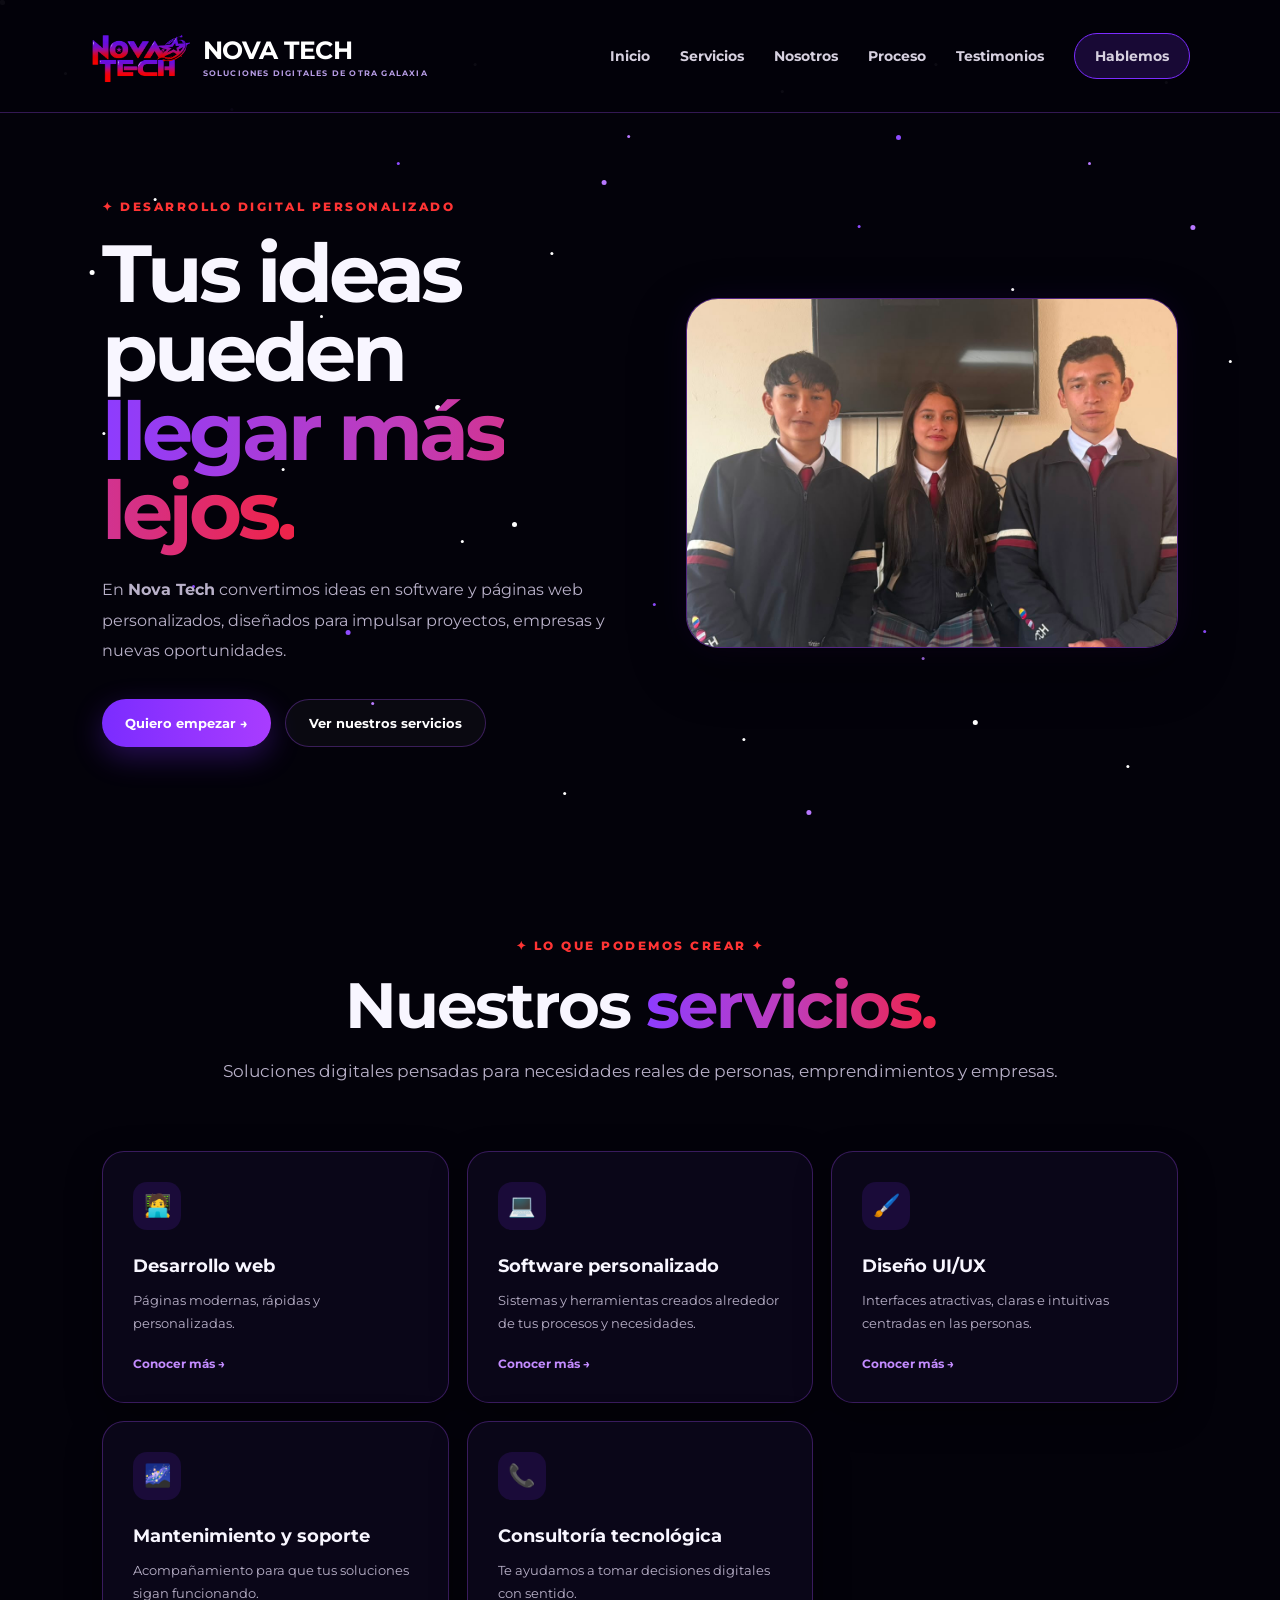
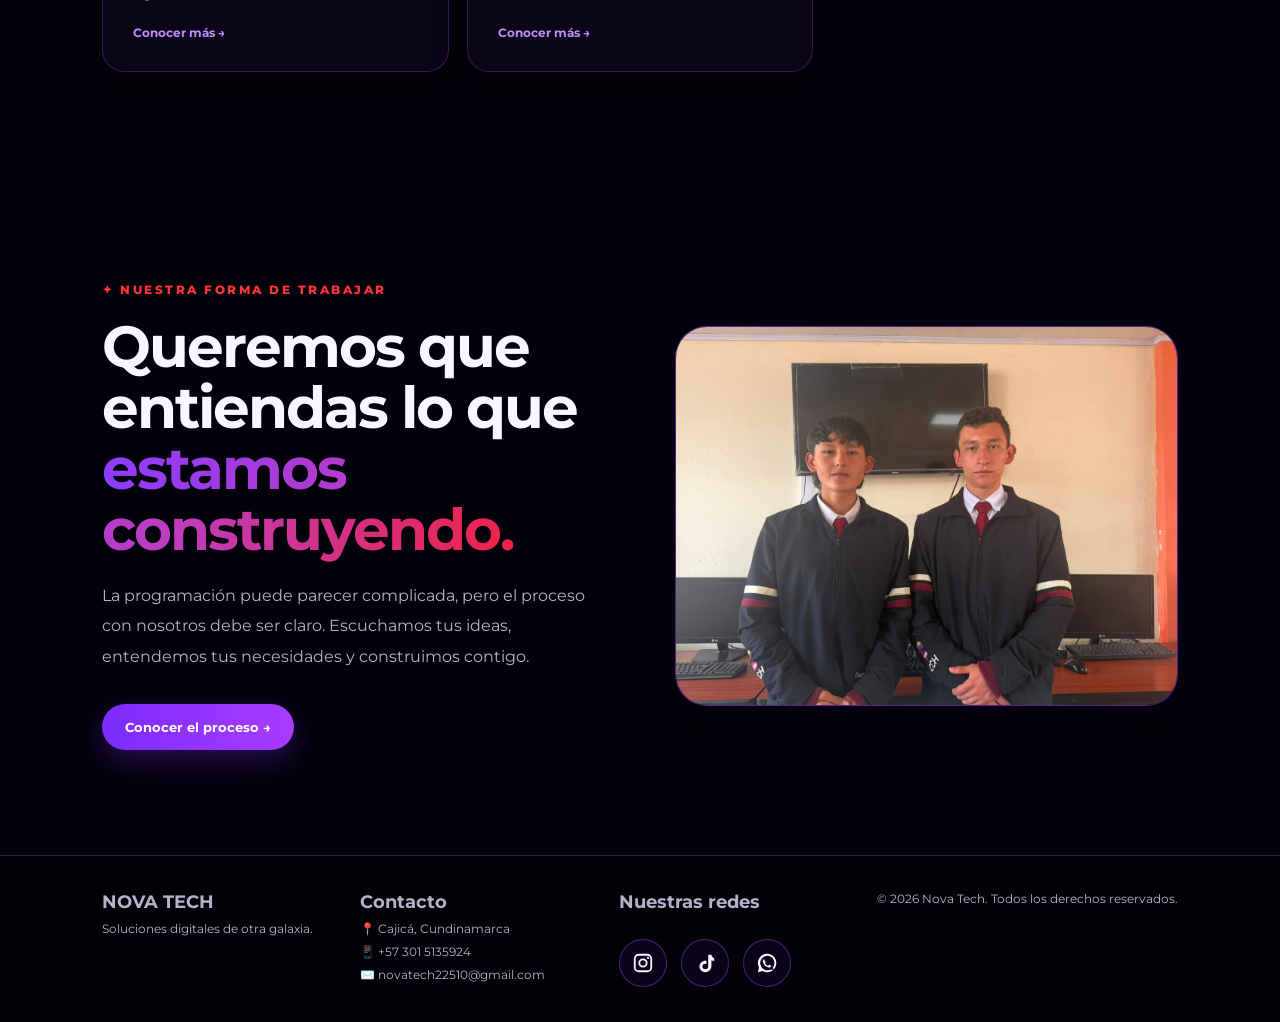
==== commit 9f0400fd: "arreglos servicios" ====
--- a/index.html
+++ b/index.html
@@ -13,9 +13,21 @@
 <nav class="nav">
   <a class="brand" href="index.html">
     <img src="img/logo sin fondo.png" alt="Nova Tech" class="logo-img">
-    <span><strong>NOVA TECH</strong><small>SOLUCIONES DIGITALES DE OTRA GALAXIA</small></span>
+    <span>
+      <strong>NOVA TECH</strong>
+      <small>SOLUCIONES DIGITALES DE OTRA GALAXIA</small>
+    </span>
   </a>
-  <div class="navlinks">
+
+  <!-- BOTÓN HAMBURGUESA -->
+  <button class="menu-toggle" id="menuToggle" aria-label="Abrir menú">
+    <span></span>
+    <span></span>
+    <span></span>
+  </button>
+
+  <!-- MENÚ -->
+  <div class="navlinks" id="navLinks">
     <a href="index.html">Inicio</a>
     <a href="servicios.html">Servicios</a>
     <a href="nosotros.html">Nosotros</a>
@@ -52,7 +64,6 @@
   <div class="cards">
     <article class="card"><div class="icon">🧑‍💻</div><h3>Desarrollo web</h3><p>Páginas modernas, rápidas y personalizadas.</p><a href="servicios.html">Conocer más →</a></article>
     <article class="card"><div class="icon">💻</div><h3>Software personalizado</h3><p>Sistemas y herramientas creados alrededor de tus procesos y necesidades.</p><a href="servicios.html">Conocer más →</a></article>
-    <article class="card"><div class="icon">⚙️</div><h3>Automatización</h3><p>Soluciones para simplificar tareas y mejorar procesos.</p><a href="servicios.html">Conocer más →</a></article>
     <article class="card"><div class="icon">🖌️</div><h3>Diseño UI/UX</h3><p>Interfaces atractivas, claras e intuitivas centradas en las personas.</p><a href="servicios.html">Conocer más →</a></article>
     <article class="card"><div class="icon">🌌</div><h3>Mantenimiento y soporte</h3><p>Acompañamiento para que tus soluciones sigan funcionando.</p><a href="servicios.html">Conocer más →</a></article>
     <article class="card"><div class="icon">📞</div><h3>Consultoría tecnológica</h3><p>Te ayudamos a tomar decisiones digitales con sentido.</p><a href="servicios.html">Conocer más →</a></article>
@@ -136,5 +147,31 @@
     </div>
 </footer>
 
+<script>
+document.addEventListener("DOMContentLoaded", function () {
+    const menuToggle = document.getElementById("menuToggle");
+    const navLinks = document.getElementById("navLinks");
+    if (!menuToggle || !navLinks) return;
+    menuToggle.addEventListener("click", function () {
+        menuToggle.classList.toggle("active");
+        navLinks.classList.toggle("active");
+    });
+    navLinks.querySelectorAll("a").forEach(function (link) {
+        link.addEventListener("click", function () {
+            menuToggle.classList.remove("active");
+            navLinks.classList.remove("active");
+        });
+    });
+    document.addEventListener("click", function (event) {
+        const clickedInsideMenu = navLinks.contains(event.target);
+        const clickedButton = menuToggle.contains(event.target);
+        if (!clickedInsideMenu && !clickedButton) {
+            menuToggle.classList.remove("active");
+            navLinks.classList.remove("active");
+        }
+    });
+});
+</script>
+
 </body>
 </html>
--- a/style.css
+++ b/style.css
@@ -495,14 +495,34 @@
 }
 
 @media(max-width:900px){
-  .nav{padding:12px 5%}
-  .navlinks{gap:12px}
-  .navlinks a:not(.contact){display:none}
-  .hero,.split,.contact{grid-template-columns:1fr}
-  .hero{padding:60px 7%}
-  .planet-wrap{margin-top:35px}
-  .cards,.project-grid{grid-template-columns:1fr 1fr}
-  .stats{grid-template-columns:1fr 1fr}
+  .nav{
+    padding:12px 5%;
+    position:relative;
+  }
+  .navlinks{
+    gap:12px;
+  }
+  /* MOSTRAR TODOS LOS ENLACES */
+  .navlinks a:not(.contact){
+    display:block;
+  }
+  .hero,
+  .split,
+  .contact{ grid-template-columns:1fr;
+  }
+  .hero{
+    padding:60px 7%;
+  }
+  .planet-wrap{
+    margin-top:35px;
+  }
+  .cards,
+  .project-grid{
+    grid-template-columns:1fr;
+  }
+  .stats{
+    grid-template-columns:1fr 1fr;
+  }
 }
 
 @media(max-width:600px){
@@ -4156,4 +4176,414 @@
         padding: 25px;
     }
 
+}
+/* =========================================
+   📱 AJUSTES DEFINITIVOS PARA CELULARES
+   ========================================= */
+
+@media (max-width: 600px) {
+
+    /* Evita cualquier desbordamiento horizontal */
+    html,
+    body {
+        width: 100%;
+        max-width: 100%;
+        overflow-x: hidden;
+    }
+
+    /* -------------------------
+       NAVBAR
+       ------------------------- */
+
+    .nav {
+        width: 100%;
+        min-height: 65px;
+        padding: 10px 14px;
+        gap: 8px;
+    }
+
+    .brand {
+        min-width: 0;
+        width: auto;
+        max-width: calc(100% - 85px);
+        gap: 8px;
+        flex: 1;
+    }
+
+    .logo-img {
+        width: 72px;
+        max-width: 72px;
+        height: auto;
+        flex-shrink: 0;
+    }
+
+    .brand strong {
+        font-size: 16px;
+        letter-spacing: 0;
+        white-space: nowrap;
+    }
+
+    .brand small {
+        font-size: 6px;
+        letter-spacing: .8px;
+        white-space: nowrap;
+    }
+
+    .navlinks {
+        flex-shrink: 0;
+        gap: 0;
+    }
+
+    .navlinks .contact {
+        padding: 11px 15px;
+        font-size: 12px;
+        white-space: nowrap;
+    }
+
+    /* -------------------------
+       HERO
+       ------------------------- */
+
+    .hero {
+        width: 100%;
+        min-width: 0;
+        display: flex;
+        flex-direction: column;
+        align-items: stretch;
+        gap: 30px;
+        padding: 55px 20px 70px;
+    }
+
+    .hero-content {
+        width: 100%;
+        max-width: 100%;
+        min-width: 0;
+    }
+
+    .eyebrow {
+        font-size: 10px;
+        letter-spacing: 2px;
+        line-height: 1.5;
+    }
+
+    .hero h1 {
+        width: 100%;
+        max-width: 100%;
+        font-size: 40px;
+        line-height: 1.02;
+        letter-spacing: -2px;
+        overflow-wrap: break-word;
+        word-wrap: break-word;
+    }
+
+    /* En celular dejamos que el título se adapte
+       naturalmente al ancho disponible */
+    .hero h1 br {
+        display: none;
+    }
+
+    .lead {
+        width: 100%;
+        max-width: 100%;
+        font-size: 14px;
+        line-height: 1.8;
+    }
+
+    .actions {
+        width: 100%;
+        flex-direction: column;
+        align-items: stretch;
+        gap: 12px;
+    }
+
+    .btn {
+        width: 100%;
+        padding: 14px 18px;
+        text-align: center;
+    }
+
+    /* -------------------------
+       IMAGEN DEL HERO
+       ------------------------- */
+
+    .hero-image-wrap {
+        width: 100%;
+        height: auto;
+        margin-top: 10px;
+    }
+
+    .hero-image-space {
+        width: 100%;
+        max-width: 100%;
+        height: 260px;
+        border-radius: 24px;
+    }
+
+    .hero-image-space img {
+        transform: scale(1.05);
+    }
+
+    /* -------------------------
+       SECCIONES
+       ------------------------- */
+
+    section {
+        width: 100%;
+        padding: 70px 20px;
+    }
+
+    .section-head {
+        width: 100%;
+        max-width: 100%;
+        margin-bottom: 40px;
+    }
+
+    .section-head h2,
+    h2 {
+        font-size: 34px;
+        letter-spacing: -1.5px;
+    }
+
+    .section-head p {
+        font-size: 14px;
+        line-height: 1.7;
+    }
+
+    /* -------------------------
+       TARJETAS
+       ------------------------- */
+
+    .cards,
+    .project-grid,
+    .main-services-grid,
+    .guarantees-grid,
+    .values-grid,
+    .roles-grid {
+        width: 100%;
+        grid-template-columns: 1fr;
+    }
+
+    /* -------------------------
+       FOOTER
+       ------------------------- */
+
+    .footer {
+        width: 100%;
+        padding: 35px 20px;
+        flex-direction: column;
+        gap: 30px;
+    }
+
+    .footer-col {
+        min-width: 0;
+        width: 100%;
+    }
+}
+/* =========================================
+   MENÚ HAMBURGUESA NOVA TECH
+========================================= */
+
+.menu-toggle{
+  display:none;
+  width:46px;
+  height:46px;
+  border:1px solid rgba(166,76,255,.6);
+  border-radius:14px;
+  background:rgba(79, 19, 184, 0.15);
+  cursor:pointer;
+  padding:10px;
+
+  flex-direction:column;
+  align-items:center;
+  justify-content:center;
+  gap:5px;
+
+  position:relative;
+  z-index:99999;
+}
+
+.menu-toggle span{
+  display:block;
+  width:23px;
+  height:3px;
+  background:white;
+  border-radius:5px;
+  transition:.3s ease;
+}
+
+
+/* =========================================
+   CELULAR
+========================================= */
+
+@media(max-width:900px){
+
+  .nav{
+    position:relative !important;
+    z-index:99999 !important;
+
+    width:100%;
+    display:flex;
+    align-items:center;
+    justify-content:space-between;
+  }
+
+  .menu-toggle{
+    display:flex;
+    flex-shrink:0;
+    z-index:100000;
+  }
+
+  /* MENÚ DESPLEGABLE */
+
+  .navlinks{
+    position:absolute !important;
+
+    top:calc(100% + 10px);
+    left:14px;
+    right:14px;
+    display:flex !important;
+    flex-direction:column;
+    align-items:stretch;
+    gap:5px;
+    padding:14px;
+    background:#250847 !important;
+    border:1px solid rgba(166,76,255,.55);
+    border-radius:22px;
+    box-shadow:
+      0 20px 50px rgba(33, 0, 59, 0.7),
+      0 0 35px rgba(155, 102, 248, 0.18);
+
+    opacity:0;
+    visibility:hidden;
+    pointer-events:none;
+    transform:translateY(-10px);
+    transition:
+      opacity .25s ease,
+      transform .25s ease,
+      visibility .25s ease;
+
+    z-index:99998 !important;
+  }
+
+  /* MENÚ ABIERTO */
+
+  .navlinks.active{
+    opacity:1;
+    visibility:visible;
+    pointer-events:auto;
+    transform:translateY(0);
+  }
+
+  /* TODOS LOS ENLACES */
+
+  .navlinks a,
+  .navlinks a:not(.contact){
+    display:block !important;
+
+    width:100%;
+
+    padding:14px 16px;
+
+    color:#d6d0df !important;
+
+    font-size:16px;
+
+    text-decoration:none;
+
+    border-radius:12px;
+
+    position:relative;
+    z-index:99999;
+  }
+
+  .navlinks a:hover{
+    background:rgba(123,44,255,.15);
+    color:white !important;
+  }
+
+  /* BOTÓN HABLEMOS */
+
+  .navlinks .contact{
+    display:block !important;
+
+    width:100%;
+
+    margin-top:5px;
+
+    padding:14px 16px;
+
+    text-align:center;
+
+    border-radius:30px;
+
+    color:white !important;
+  }
+
+  /* ☰ → ✕ */
+
+  .menu-toggle.active span:nth-child(1){
+    transform:translateY(8px) rotate(45deg);
+  }
+
+  .menu-toggle.active span:nth-child(2){
+    opacity:0;
+  }
+
+  .menu-toggle.active span:nth-child(3){
+    transform:translateY(-8px) rotate(-45deg);
+  }
+}
+
+
+/* =========================================
+   CELULARES PEQUEÑOS
+========================================= */
+
+@media(max-width:600px){
+
+  .menu-toggle{
+    width:44px;
+    height:44px;
+  }
+
+  .navlinks{
+    left:14px;
+    right:14px;
+  }
+
+  .navlinks a,
+  .navlinks a:not(.contact){
+    font-size:15px;
+    padding:13px 15px;
+  }
+}
+/* =========================================
+   CORRECCIÓN BOTÓN HABLEMOS DEL MENÚ
+========================================= */
+
+@media (max-width: 900px) {
+
+    .navlinks .contact {
+        display: block;
+        width: auto;
+        height: auto ;
+        min-height: 0;
+        margin: 5px 10 0;
+        padding: 10px 20px;
+        box-sizing: border-box;
+        text-align: center;
+        background-color: #35135c;
+        /* Evita que herede el diseño de la sección .contact */
+        grid-template-columns: none;
+        grid-template-rows: none;
+        gap: 0;
+        align-items: center;
+        border-radius: 30px;
+        background: #220147;
+        color: white !important;
+        font-size: 15px !important;
+        line-height: 1.2 !important;
+    }
+
 }
